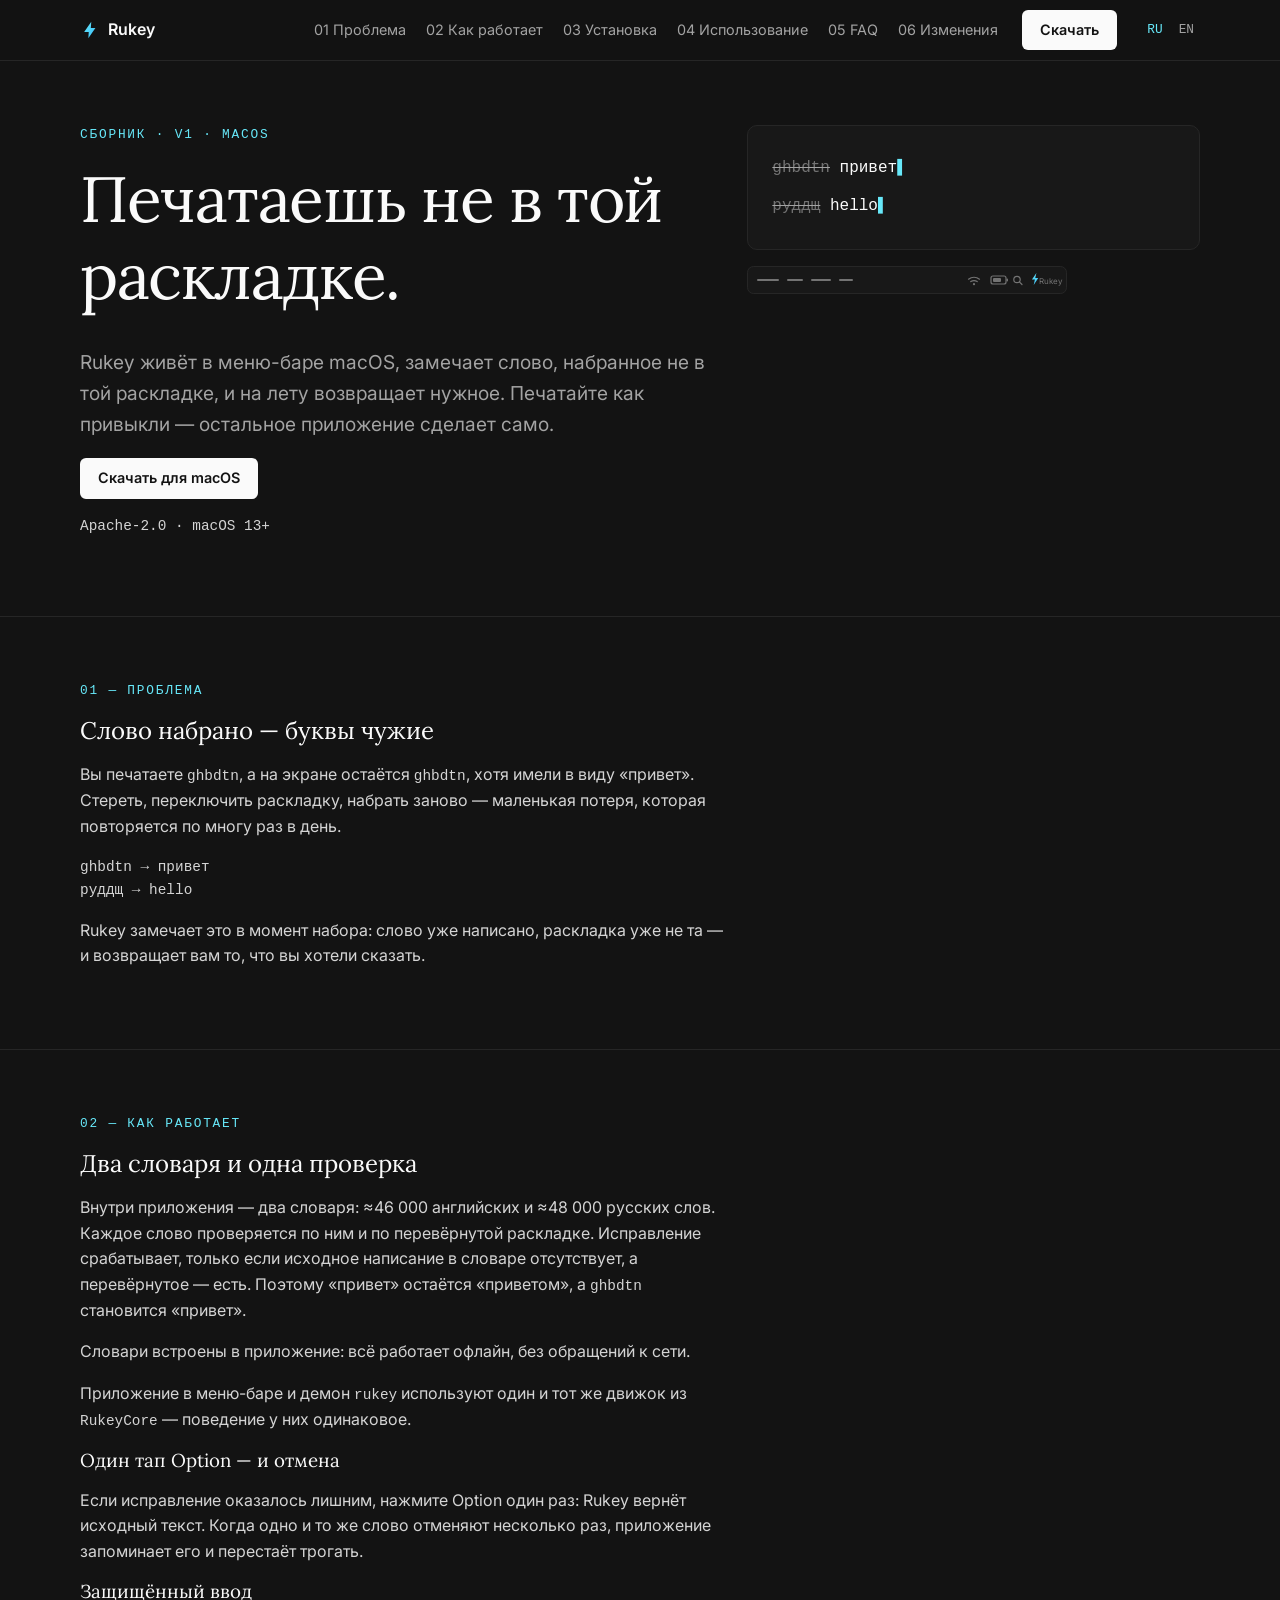
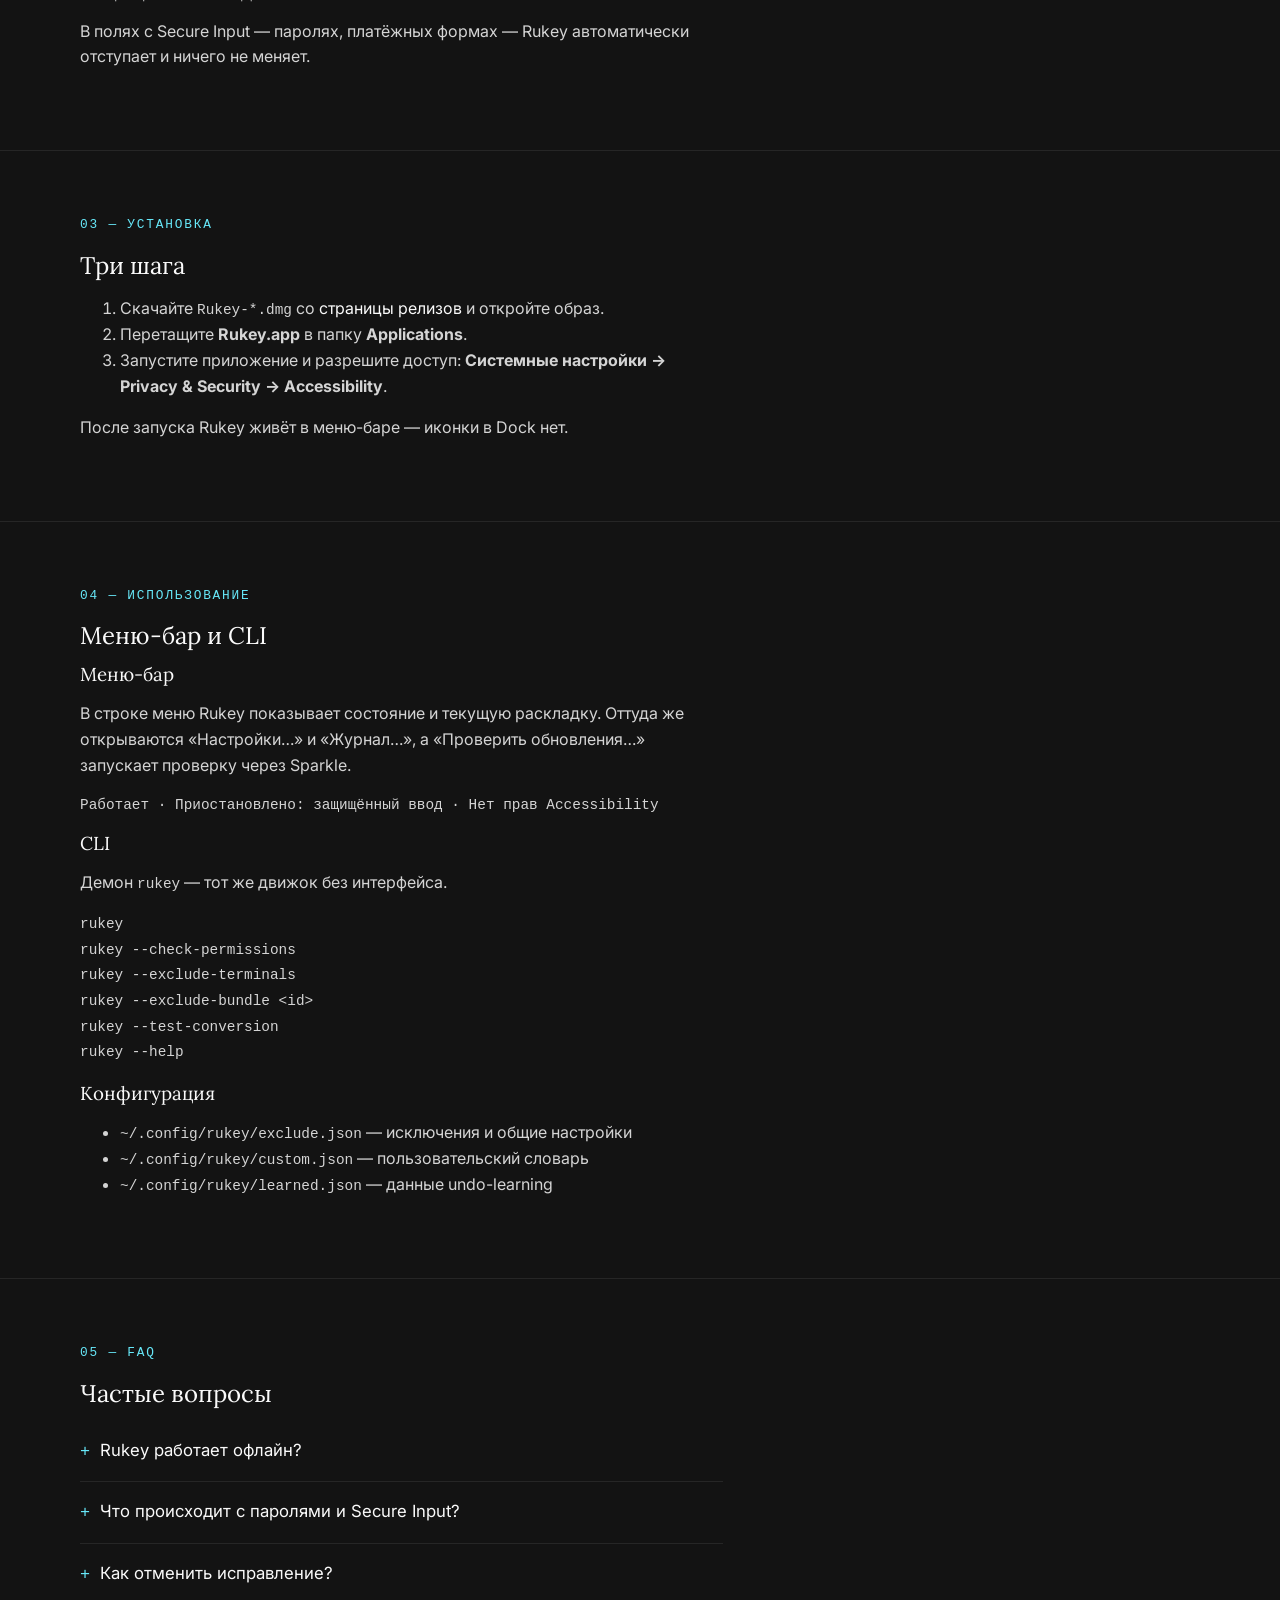
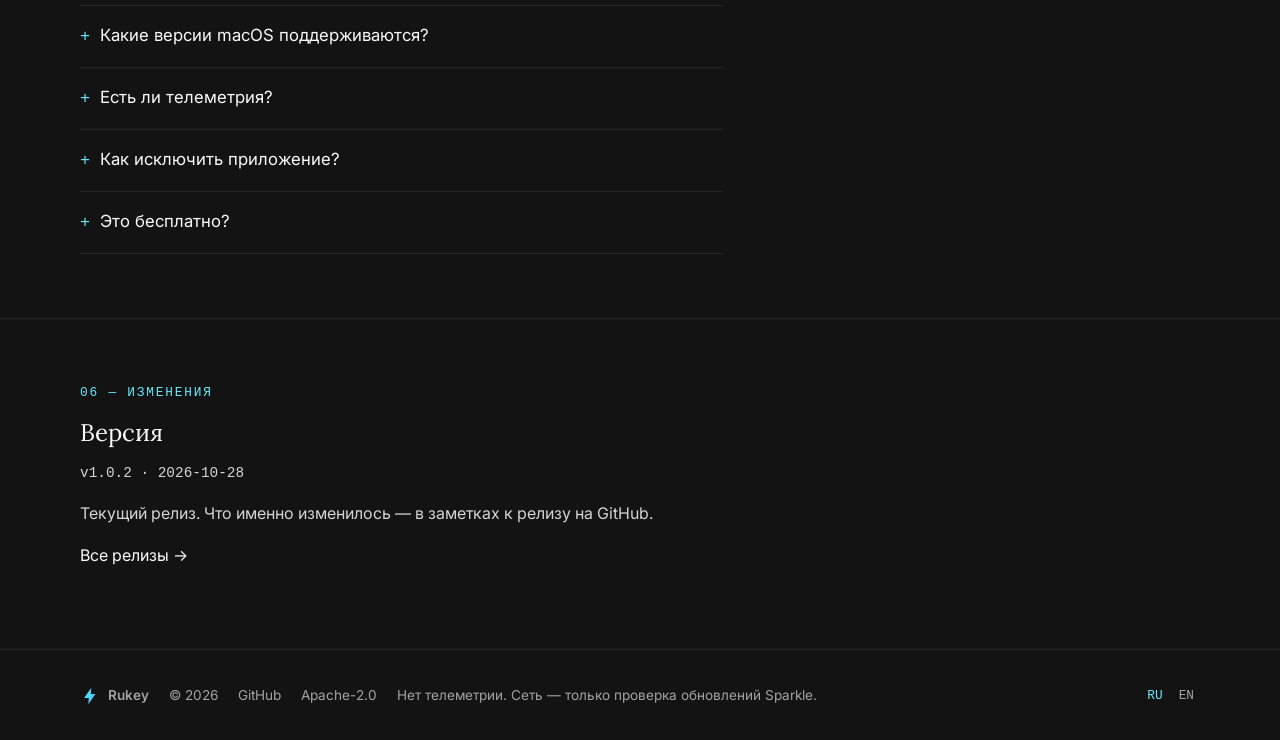
==== docs/index.html @ 4a2f5e45 "site: RU page" ====
<!DOCTYPE html>
<html lang="ru">
<head>
  <meta charset="utf-8">
  <meta name="viewport" content="width=device-width, initial-scale=1">
  <title>Rukey — печатаешь не в той раскладке?</title>
  <meta name="description" content="Rukey — приложение для macOS, которое на лету исправляет слова, набранные в неверной раскладке EN ↔ RU. Офлайн-словарь, без телеметрии.">
  <link rel="canonical" href="https://romafka28.github.io/rukey/">
  <link rel="icon" href="favicon.svg" type="image/svg+xml">
  <link rel="alternate" hreflang="ru" href="https://romafka28.github.io/rukey/">
  <link rel="alternate" hreflang="en" href="https://romafka28.github.io/rukey/en/">

  <meta property="og:type" content="website">
  <meta property="og:site_name" content="Rukey">
  <meta property="og:locale" content="ru_RU">
  <meta property="og:title" content="Rukey — печатаешь не в той раскладке?">
  <meta property="og:description" content="Rukey — приложение для macOS, которое на лету исправляет слова, набранные в неверной раскладке EN ↔ RU. Офлайн-словарь, без телеметрии.">
  <meta property="og:url" content="https://romafka28.github.io/rukey/">
  <meta property="og:image" content="https://romafka28.github.io/rukey/og-image.png">
  <meta name="twitter:card" content="summary_large_image">
  <meta name="twitter:title" content="Rukey — печатаешь не в той раскладке?">
  <meta name="twitter:description" content="Rukey — приложение для macOS, которое на лету исправляет слова, набранные в неверной раскладке EN ↔ RU. Офлайн-словарь, без телеметрии.">
  <meta name="twitter:image" content="https://romafka28.github.io/rukey/og-image.png">

  <link rel="preconnect" href="https://fonts.googleapis.com">
  <link rel="preconnect" href="https://fonts.gstatic.com" crossorigin>
  <link rel="stylesheet" href="https://fonts.googleapis.com/css2?family=Inter:wght@400;600&amp;family=Lora:ital,wght@0,400;0,500;1,400;1,500&amp;display=swap">
  <link rel="stylesheet" href="site.css">
</head>
<body>
  <header class="nav">
    <div class="container">
      <div class="nav-inner">
        <a class="nav-brand" href="index.html">
          <svg class="nav-mark" viewBox="0 0 24 24" aria-hidden="true">
            <defs>
              <linearGradient id="bolt-nav" x1="0" y1="0" x2="1" y2="1">
                <stop offset="0" stop-color="#67e8f9"/>
                <stop offset="1" stop-color="#38bdf8"/>
              </linearGradient>
            </defs>
            <path d="M13.5 2 5 14.5h5.5L10 22l8.5-12.5H13z" fill="url(#bolt-nav)"/>
          </svg>
          Rukey
        </a>
        <nav class="nav-links" aria-label="Разделы">
          <a href="#problem">01 Проблема</a>
          <a href="#how">02 Как работает</a>
          <a href="#install">03 Установка</a>
          <a href="#usage">04 Использование</a>
          <a href="#faq">05 FAQ</a>
          <a href="#changelog">06 Изменения</a>
        </nav>
        <a class="btn" href="https://github.com/RomaFka28/rukey/releases/latest">Скачать</a>
        <nav class="nav-lang" aria-label="Язык сайта">
          <a href="index.html" aria-current="true" lang="ru" hreflang="ru">RU</a>
          <a href="en/index.html" lang="en" hreflang="en">EN</a>
        </nav>
      </div>
    </div>
  </header>

  <main>
    <section class="section" id="top">
      <div class="container">
        <div class="grid">
          <div class="col-7">
            <span class="kicker">Сборник · V1 · macOS</span>
            <h1 class="display">Печатаешь не в той раскладке.</h1>
            <p class="lede">Rukey живёт в меню-баре macOS, замечает слово, набранное не в той раскладке, и на лету возвращает нужное. Печатайте как привыкли — остальное приложение сделает само.</p>
            <p><a class="btn" href="https://github.com/RomaFka28/rukey/releases/latest">Скачать для macOS</a></p>
            <p class="mono">Apache-2.0 · macOS 13+</p>
          </div>
          <div class="col-5">
            <div class="demo" aria-hidden="true">
              <div class="demo-line"><span class="demo-word is-struck">ghbdtn</span> <span class="demo-result">привет</span><span class="demo-caret">▌</span></div>
              <div class="demo-line"><span class="demo-word is-struck">руддщ</span> <span class="demo-result">hello</span><span class="demo-caret">▌</span></div>
            </div>
            <p>
              <svg width="320" height="28" viewBox="0 0 320 28" aria-hidden="true">
                <defs>
                  <linearGradient id="bolt-bar" x1="0" y1="0" x2="1" y2="1">
                    <stop offset="0" stop-color="#67e8f9"/>
                    <stop offset="1" stop-color="#38bdf8"/>
                  </linearGradient>
                </defs>
                <rect x=".5" y=".5" width="319" height="27" rx="6" fill="#181818" stroke="#262626"/>
                <g fill="#737373">
                  <rect x="10" y="13" width="22" height="2" rx="1"/>
                  <rect x="40" y="13" width="16" height="2" rx="1"/>
                  <rect x="64" y="13" width="20" height="2" rx="1"/>
                  <rect x="92" y="13" width="14" height="2" rx="1"/>
                </g>
                <g fill="none" stroke="#737373" stroke-width="1.2" stroke-linecap="round">
                  <path d="M221.5 13.2a9 9 0 0 1 11 0"/>
                  <path d="M223.8 15.6a6 6 0 0 1 6.4 0"/>
                  <rect x="244" y="10" width="15" height="8" rx="2"/>
                  <circle cx="270" cy="13.5" r="3.2"/>
                  <path d="M272.4 15.9l2.6 2.6"/>
                </g>
                <rect x="259.5" y="12.5" width="1.5" height="3" rx=".75" fill="#737373"/>
                <rect x="246" y="12" width="8" height="4" rx="1" fill="#737373"/>
                <circle cx="227" cy="18.2" r="1.1" fill="#737373"/>
                <g transform="translate(280.4 5.3) scale(0.06)">
                  <path d="M150 28L76 136h49l-20 92 76-116h-50z" fill="url(#bolt-bar)"/>
                </g>
                <text x="292" y="17.5" font-family="Inter, -apple-system, sans-serif" font-size="8" fill="#737373">Rukey</text>
              </svg>
            </p>
          </div>
        </div>
      </div>
    </section>

    <section class="section" id="problem">
      <div class="container">
        <div class="grid">
          <div class="col-7">
            <span class="kicker">01 — Проблема</span>
            <h2>Слово набрано — буквы чужие</h2>
            <p>Вы печатаете <code>ghbdtn</code>, а на экране остаётся <code>ghbdtn</code>, хотя имели в виду «привет». Стереть, переключить раскладку, набрать заново — маленькая потеря, которая повторяется по многу раз в день.</p>
            <p class="mono">ghbdtn → привет<br>руддщ → hello</p>
            <p>Rukey замечает это в момент набора: слово уже написано, раскладка уже не та — и возвращает вам то, что вы хотели сказать.</p>
          </div>
        </div>
      </div>
    </section>

    <section class="section" id="how">
      <div class="container">
        <div class="grid">
          <div class="col-7">
            <span class="kicker">02 — Как работает</span>
            <h2>Два словаря и одна проверка</h2>
            <p>Внутри приложения — два словаря: ≈46 000 английских и ≈48 000 русских слов. Каждое слово проверяется по ним и по перевёрнутой раскладке. Исправление срабатывает, только если исходное написание в словаре отсутствует, а перевёрнутое — есть. Поэтому «привет» остаётся «приветом», а <code>ghbdtn</code> становится «привет».</p>
            <p>Словари встроены в приложение: всё работает офлайн, без обращений к сети.</p>
            <p>Приложение в меню-баре и демон <code>rukey</code> используют один и тот же движок из <code>RukeyCore</code> — поведение у них одинаковое.</p>
            <h3>Один тап Option — и отмена</h3>
            <p>Если исправление оказалось лишним, нажмите Option один раз: Rukey вернёт исходный текст. Когда одно и то же слово отменяют несколько раз, приложение запоминает его и перестаёт трогать.</p>
            <h3>Защищённый ввод</h3>
            <p>В полях с Secure Input — паролях, платёжных формах — Rukey автоматически отступает и ничего не меняет.</p>
          </div>
        </div>
      </div>
    </section>

    <section class="section" id="install">
      <div class="container">
        <div class="grid">
          <div class="col-7">
            <span class="kicker">03 — Установка</span>
            <h2>Три шага</h2>
            <ol>
              <li>Скачайте <code>Rukey-*.dmg</code> со <a href="https://github.com/RomaFka28/rukey/releases/latest">страницы релизов</a> и откройте образ.</li>
              <li>Перетащите <strong>Rukey.app</strong> в папку <strong>Applications</strong>.</li>
              <li>Запустите приложение и разрешите доступ: <strong>Системные настройки → Privacy &amp; Security → Accessibility</strong>.</li>
            </ol>
            <p>После запуска Rukey живёт в меню-баре — иконки в Dock нет.</p>
          </div>
        </div>
      </div>
    </section>

    <section class="section" id="usage">
      <div class="container">
        <div class="grid">
          <div class="col-7">
            <span class="kicker">04 — Использование</span>
            <h2>Меню-бар и CLI</h2>
            <h3>Меню-бар</h3>
            <p>В строке меню Rukey показывает состояние и текущую раскладку. Оттуда же открываются «Настройки…» и «Журнал…», а «Проверить обновления…» запускает проверку через Sparkle.</p>
            <p class="mono">Работает · Приостановлено: защищённый ввод · Нет прав Accessibility</p>
            <h3>CLI</h3>
            <p>Демон <code>rukey</code> — тот же движок без интерфейса.</p>
            <pre><code>rukey
rukey --check-permissions
rukey --exclude-terminals
rukey --exclude-bundle &lt;id&gt;
rukey --test-conversion
rukey --help</code></pre>
            <h3>Конфигурация</h3>
            <ul>
              <li><code>~/.config/rukey/exclude.json</code> — исключения и общие настройки</li>
              <li><code>~/.config/rukey/custom.json</code> — пользовательский словарь</li>
              <li><code>~/.config/rukey/learned.json</code> — данные undo-learning</li>
            </ul>
          </div>
        </div>
      </div>
    </section>

    <section class="section" id="faq">
      <div class="container">
        <div class="grid">
          <div class="col-7 faq">
            <span class="kicker">05 — FAQ</span>
            <h2>Частые вопросы</h2>
            <details>
              <summary>Rukey работает офлайн?</summary>
              <p>Да. Оба словаря встроены в приложение, и вся обработка идёт на вашем Mac. Интернет нужен только для проверки обновлений.</p>
            </details>
            <details>
              <summary>Что происходит с паролями и Secure Input?</summary>
              <p>В полях с защищённым вводом Rukey отступает автоматически: macOS сообщает о Secure Input, и приложение не вмешивается в набор.</p>
            </details>
            <details>
              <summary>Как отменить исправление?</summary>
              <p>Нажмите Option один раз — Rukey вернёт исходный текст. Если отменять одно и то же слово несколько раз, приложение запомнит его и перестанет исправлять.</p>
            </details>
            <details>
              <summary>Какие версии macOS поддерживаются?</summary>
              <p>macOS 13 (Ventura) и новее.</p>
            </details>
            <details>
              <summary>Есть ли телеметрия?</summary>
              <p>Нет. Rukey не собирает аналитику и не отправляет данные — сеть используется только для проверки и загрузки обновлений через Sparkle.</p>
            </details>
            <details>
              <summary>Как исключить приложение?</summary>
              <p>Добавьте его bundle ID в <code>~/.config/rukey/exclude.json</code> — например, <code>{"excludeBundleIDs": ["com.apple.Terminal"]}</code>. Терминалы можно исключить разом флагом <code>--exclude-terminals</code>, отдельное приложение — флагом <code>--exclude-bundle &lt;id&gt;</code>. Подробнее — в <a href="https://github.com/RomaFka28/rukey#configuration">README</a>.</p>
            </details>
            <details>
              <summary>Это бесплатно?</summary>
              <p>Да. Rukey распространяется на условиях Apache-2.0, исходный код открыт <a href="https://github.com/RomaFka28/rukey">на GitHub</a>.</p>
            </details>
          </div>
        </div>
      </div>
    </section>

    <section class="section" id="changelog">
      <div class="container">
        <div class="grid">
          <div class="col-7">
            <span class="kicker">06 — Изменения</span>
            <h2>Версия</h2>
            <p class="mono">v1.0.2 · 2026-10-28</p>
            <p>Текущий релиз. Что именно изменилось — в заметках к релизу на GitHub.</p>
            <p><a href="https://github.com/RomaFka28/rukey/releases">Все релизы →</a></p>
          </div>
        </div>
      </div>
    </section>
  </main>

  <footer class="footer">
    <div class="container">
      <div class="footer-inner">
        <a class="nav-brand" href="index.html">
          <svg class="nav-mark" viewBox="0 0 24 24" aria-hidden="true">
            <defs>
              <linearGradient id="bolt-footer" x1="0" y1="0" x2="1" y2="1">
                <stop offset="0" stop-color="#67e8f9"/>
                <stop offset="1" stop-color="#38bdf8"/>
              </linearGradient>
            </defs>
            <path d="M13.5 2 5 14.5h5.5L10 22l8.5-12.5H13z" fill="url(#bolt-footer)"/>
          </svg>
          Rukey
        </a>
        <span>© 2026</span>
        <a href="https://github.com/RomaFka28/rukey">GitHub</a>
        <a href="https://github.com/RomaFka28/rukey/blob/main/LICENSE">Apache-2.0</a>
        <span>Нет телеметрии. Сеть — только проверка обновлений Sparkle.</span>
        <div class="nav-lang">
          <a href="index.html" aria-current="true" lang="ru" hreflang="ru">RU</a>
          <a href="en/index.html" lang="en" hreflang="en">EN</a>
        </div>
      </div>
    </div>
  </footer>
</body>
</html>
---- docs/site.css ----
/* Rukey site — design system + component hooks.
   Palette, type and grid pinned by docs/superpowers/specs/2026-11-04-rukey-site-design.md.
   Layout and components only; task 2–4 pages add no page-specific CSS. */

:root {
  --bg: #131313;
  --panel: #181818;
  --border: #262626;
  --text: #fafafa;
  --body: #d4d4d4;
  --muted: #a3a3a3;
  --faint: #737373;
  --accent: #67e8f9;
  --gradient: linear-gradient(135deg, #67e8f9, #38bdf8); /* only inside the logo bolt — never for text or backgrounds */
  --font-serif: "Lora", Georgia, serif;
  --font-sans: "Inter", -apple-system, "Segoe UI", sans-serif;
  --font-mono: ui-monospace, Menlo, monospace;
}

html {
  scroll-behavior: smooth;
  -webkit-text-size-adjust: 100%;
}

body {
  margin: 0;
  background: var(--bg);
  color: var(--body);
  font-family: var(--font-sans);
  font-size: 16px;
  line-height: 1.6;
  -webkit-font-smoothing: antialiased;
}

h1, h2, h3 {
  color: var(--text);
  font-family: var(--font-serif);
  font-weight: 400;
  line-height: 1.2;
  margin: 0 0 .5em;
}

.display {
  font-family: var(--font-serif);
  font-weight: 400;
  font-size: clamp(2.4rem, 6vw, 4rem);
  letter-spacing: -0.02em;
}

a {
  color: var(--text);
  text-decoration: none;
}

a:hover {
  text-decoration: underline;
  text-underline-offset: 3px;
}

code, .mono {
  font-family: var(--font-mono);
  font-size: .9em;
}

:focus-visible {
  outline: 2px solid var(--accent);
  outline-offset: 2px;
}

/* Layout ----------------------------------------------------------------- */

.container {
  max-width: 1120px;
  margin: 0 auto;
  padding: 0 24px;
}

.grid {
  display: grid;
  grid-template-columns: repeat(12, 1fr);
  gap: 24px;
}

.col-7 { grid-column: span 7; }
.col-5 { grid-column: span 5; }

.section {
  padding: 64px 0;
  border-bottom: 1px solid var(--border);
}

.section:last-of-type,
.section.no-border {
  border-bottom: 0;
}

.kicker {
  display: block;
  color: var(--accent);
  font-family: var(--font-mono);
  font-size: .8rem;
  text-transform: uppercase;
  letter-spacing: .14em;
  margin-bottom: 16px;
}

.lede {
  font-size: 1.2rem;
  color: var(--muted);
  max-width: 44rem;
}

/* Nav -------------------------------------------------------------------- */

.nav {
  position: sticky;
  top: 0;
  z-index: 10;
  background: rgba(19, 19, 19, .92);
  border-bottom: 1px solid var(--border);
  backdrop-filter: blur(8px);
}

.nav-inner {
  display: flex;
  align-items: center;
  gap: 24px;
  min-height: 60px;
}

.nav-brand {
  display: flex;
  align-items: center;
  gap: 8px;
  color: var(--text);
  font-weight: 600;
}

.nav-mark {
  width: 20px;
  height: 20px;
  flex: none;
}

.nav-links {
  display: flex;
  gap: 20px;
  margin-left: auto;
  color: var(--muted);
  font-size: .9rem;
}

.nav-links a {
  color: var(--muted);
}

.nav-links a:hover {
  color: var(--text);
  text-decoration: none;
}

.nav-lang {
  display: flex;
  gap: 4px;
  font-family: var(--font-mono);
  font-size: .8rem;
}

.nav-lang a {
  color: var(--muted);
  padding: 4px 6px;
}

.nav-lang a:hover {
  color: var(--text);
  text-decoration: none;
}

.nav-lang a[aria-current="true"],
.nav-lang .is-active {
  color: var(--accent);
}

/* Buttons ---------------------------------------------------------------- */

.btn {
  display: inline-block;
  padding: 10px 18px;
  border-radius: 6px;
  background: var(--text);
  color: var(--bg);
  font-family: var(--font-sans);
  font-size: .9rem;
  font-weight: 600;
  line-height: 1.4;
  transition: opacity 150ms ease;
}

.btn:hover {
  opacity: .85;
  text-decoration: none;
}

.btn-ghost {
  display: inline-block;
  padding: 9px 17px;
  border: 1px solid var(--border);
  border-radius: 6px;
  color: var(--text);
  font-family: var(--font-sans);
  font-size: .9rem;
  font-weight: 600;
  line-height: 1.4;
  transition: border-color 150ms ease;
}

.btn-ghost:hover {
  border-color: var(--muted);
  text-decoration: none;
}

/* Demo block (task 4) ---------------------------------------------------- */

.demo {
  background: var(--panel);
  border: 1px solid var(--border);
  border-radius: 10px;
  padding: 24px;
  font-family: var(--font-mono);
  font-size: 1rem;
}

.demo-line {
  display: block;
  padding: 6px 0;
  white-space: pre;
  overflow: hidden;
}

.demo-word {
  color: var(--muted);
}

.demo-word.is-struck {
  color: var(--faint);
  text-decoration: line-through;
  text-decoration-color: var(--muted);
}

.demo-word.is-fixed,
.demo-result {
  color: var(--text);
}

.demo-caret {
  display: inline-block;
  width: 1ch;
  color: var(--accent);
  animation: caret 1s steps(1) infinite;
}

@keyframes caret {
  50% { opacity: 0; }
}

/* FAQ -------------------------------------------------------------------- */

.faq details {
  border-bottom: 1px solid var(--border);
}

.faq summary {
  cursor: pointer;
  list-style: none;
  padding: 16px 0;
  color: var(--text);
  font-size: 1.05rem;
}

.faq summary::-webkit-details-marker {
  display: none;
}

.faq summary::before {
  content: "+";
  display: inline-block;
  width: 1.2em;
  color: var(--accent);
  font-family: var(--font-mono);
}

.faq details[open] summary::before {
  content: "–";
}

.faq details p {
  margin: 0 0 16px;
  padding-left: 1.2em;
  color: var(--muted);
}

/* Footer ----------------------------------------------------------------- */

.footer {
  border-top: 1px solid var(--border);
  padding: 32px 0 48px;
  color: var(--muted);
  font-size: .85rem;
}

.footer-inner {
  display: flex;
  flex-wrap: wrap;
  align-items: center;
  gap: 20px;
}

.footer a {
  color: var(--muted);
}

.footer a:hover {
  color: var(--text);
}

.footer .nav-lang {
  margin-left: auto;
}

/* Reduced motion --------------------------------------------------------- */

@media (prefers-reduced-motion: reduce) {
  html {
    scroll-behavior: auto;
  }

  .demo-caret,
  .btn,
  .btn-ghost,
  .btn-ghost:hover {
    animation: none;
    transition: none;
  }

  /* Task 4 demo: with reduced motion, show the final state statically —
     no typing loop. site.js must also check this media query. */
  .demo-word.is-struck {
    display: none;
  }

  .demo-word {
    animation: none !important;
  }
}

/* Breakpoints ------------------------------------------------------------ */

@media (max-width: 860px) {
  .col-7,
  .col-5 {
    grid-column: 1 / -1;
  }

  .grid {
    grid-template-columns: 1fr;
    gap: 32px;
  }

  .section {
    padding: 48px 0;
  }

  /* Keep primary nav reachable on phones: scrollable one-liner, no scrollbar. */
  .nav-links {
    display: flex;
    overflow-x: auto;
    gap: 14px;
    scrollbar-width: none;
    max-width: 100%;
  }

  .nav-links::-webkit-scrollbar {
    display: none;
  }
}

@media (max-width: 560px) {
  .section {
    padding: 40px 0;
  }

  .footer-inner {
    flex-direction: column;
    align-items: flex-start;
  }

  .footer .nav-lang {
    margin-left: 0;
  }
}
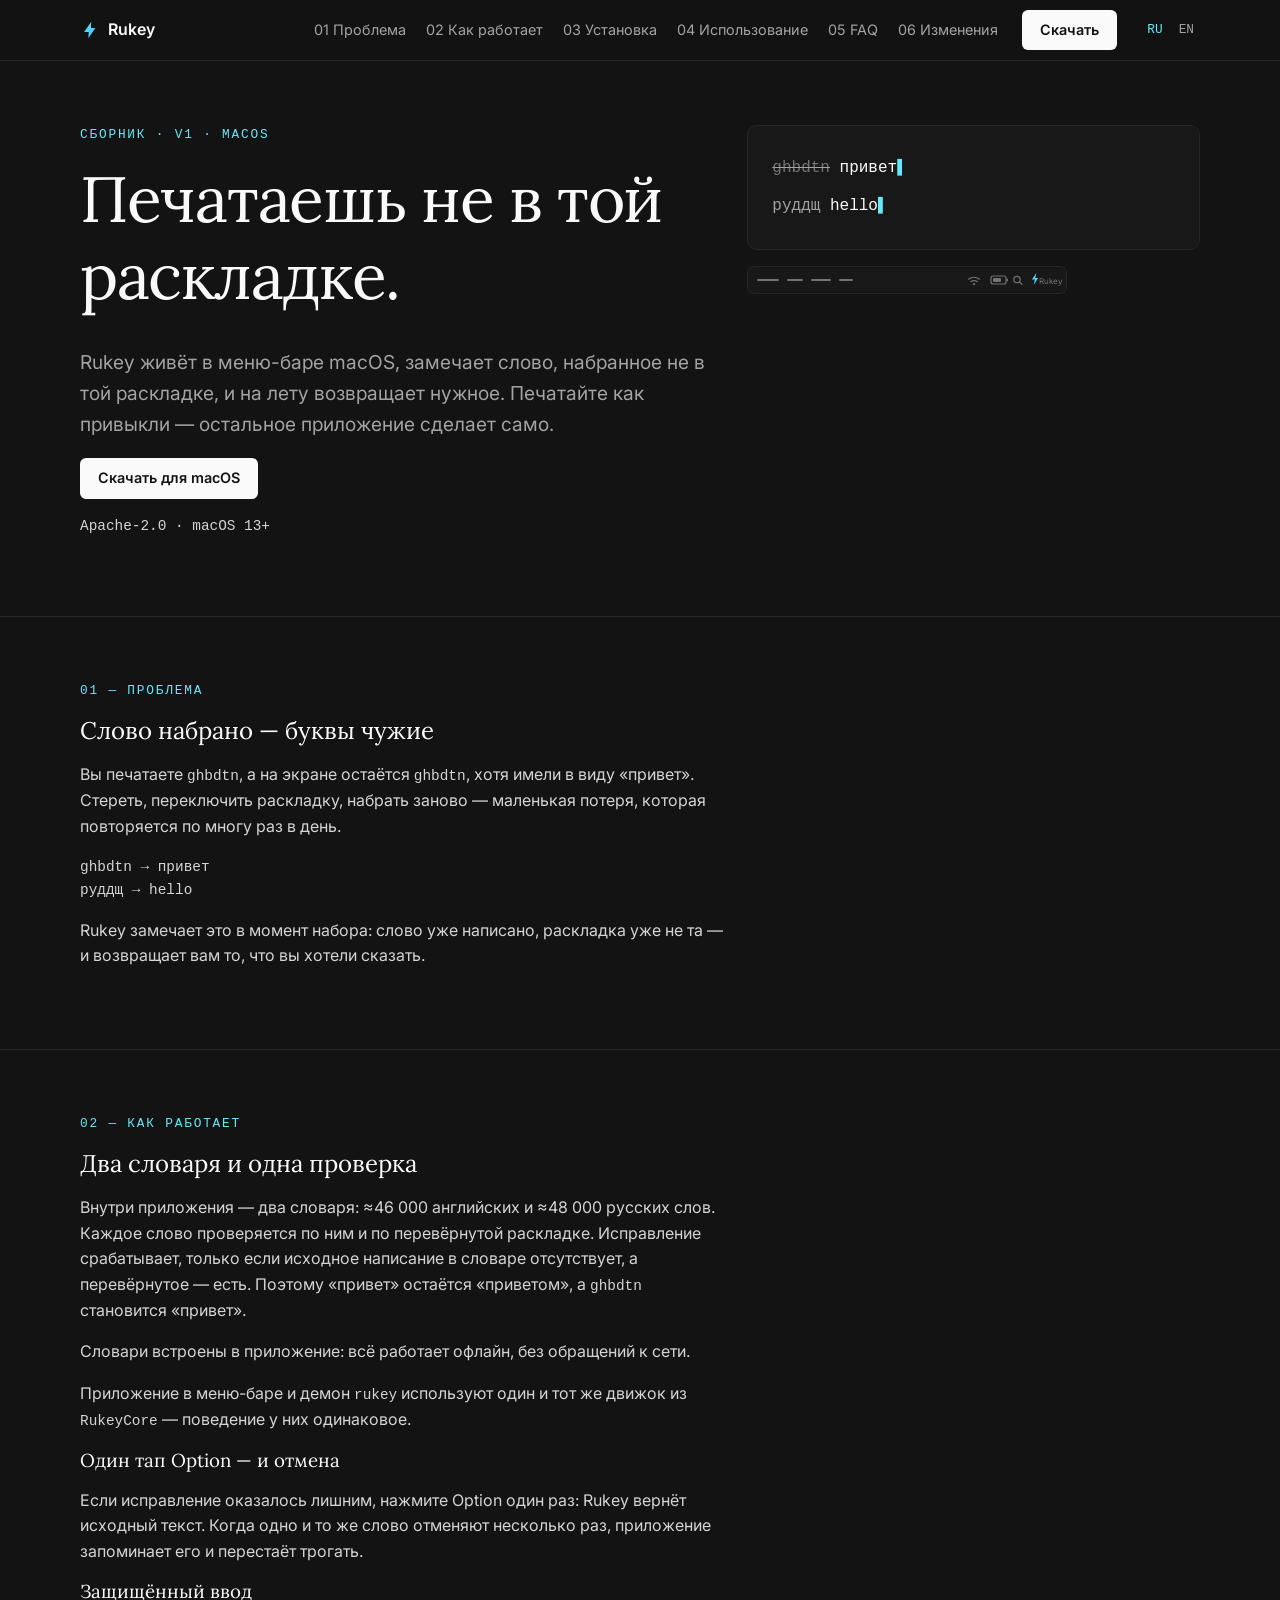
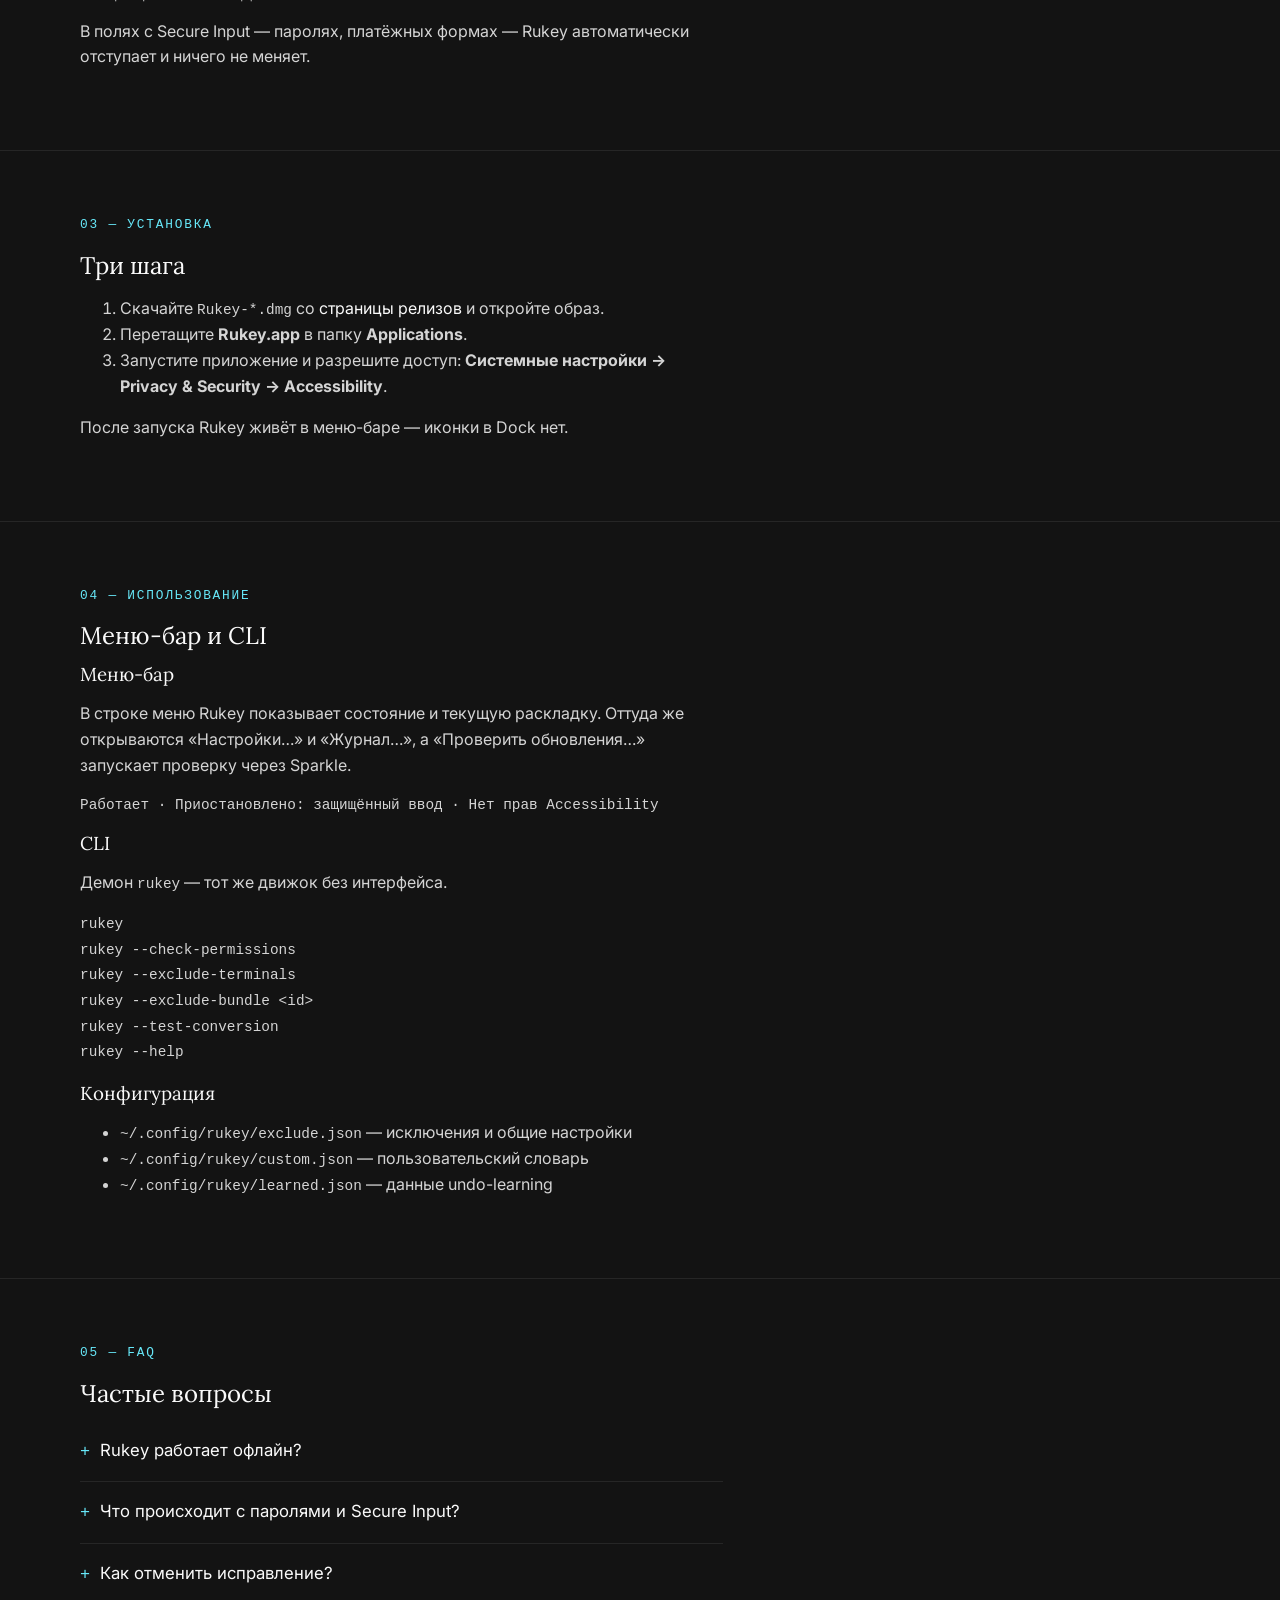
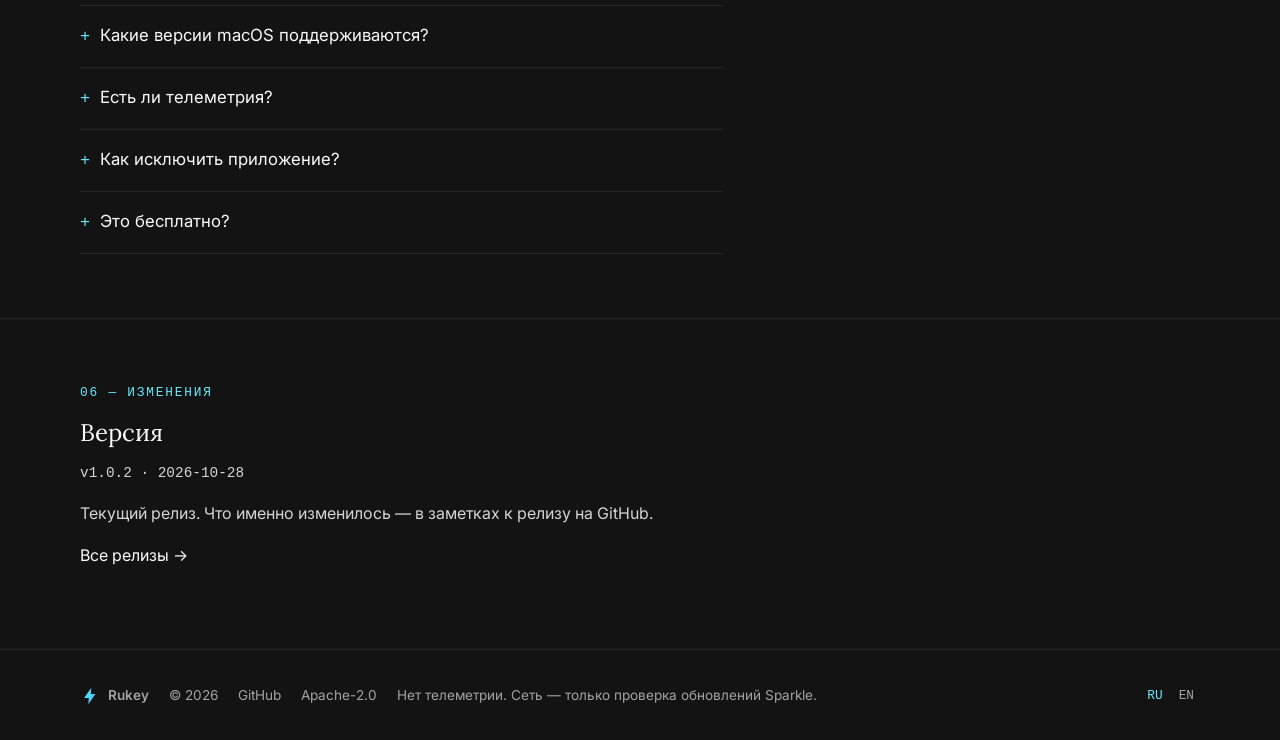
==== commit 6847bb1a: "site: hero demo — progressive enhancement, reduced-motion safe" ====
--- a/docs/index.html
+++ b/docs/index.html
@@ -269,5 +269,6 @@
       </div>
     </div>
   </footer>
+<script src="site.js" defer></script>
 </body>
 </html>
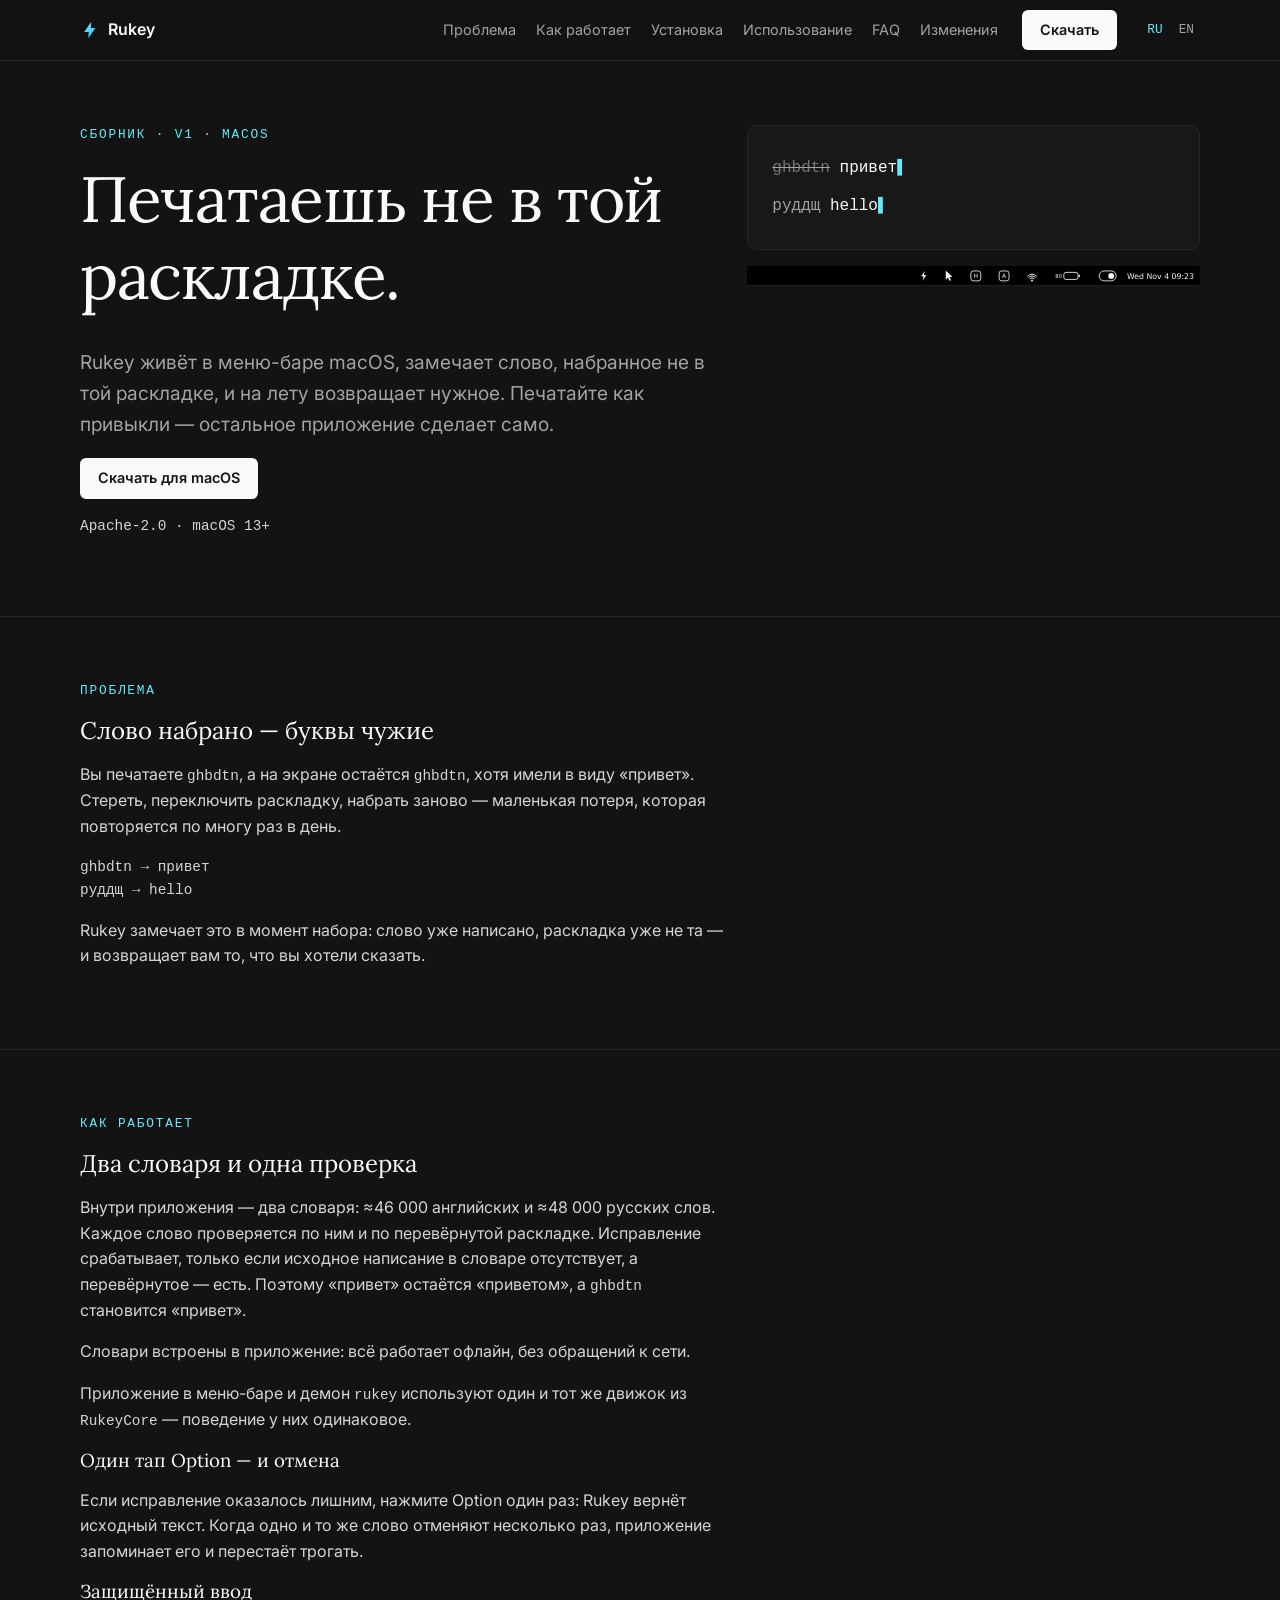
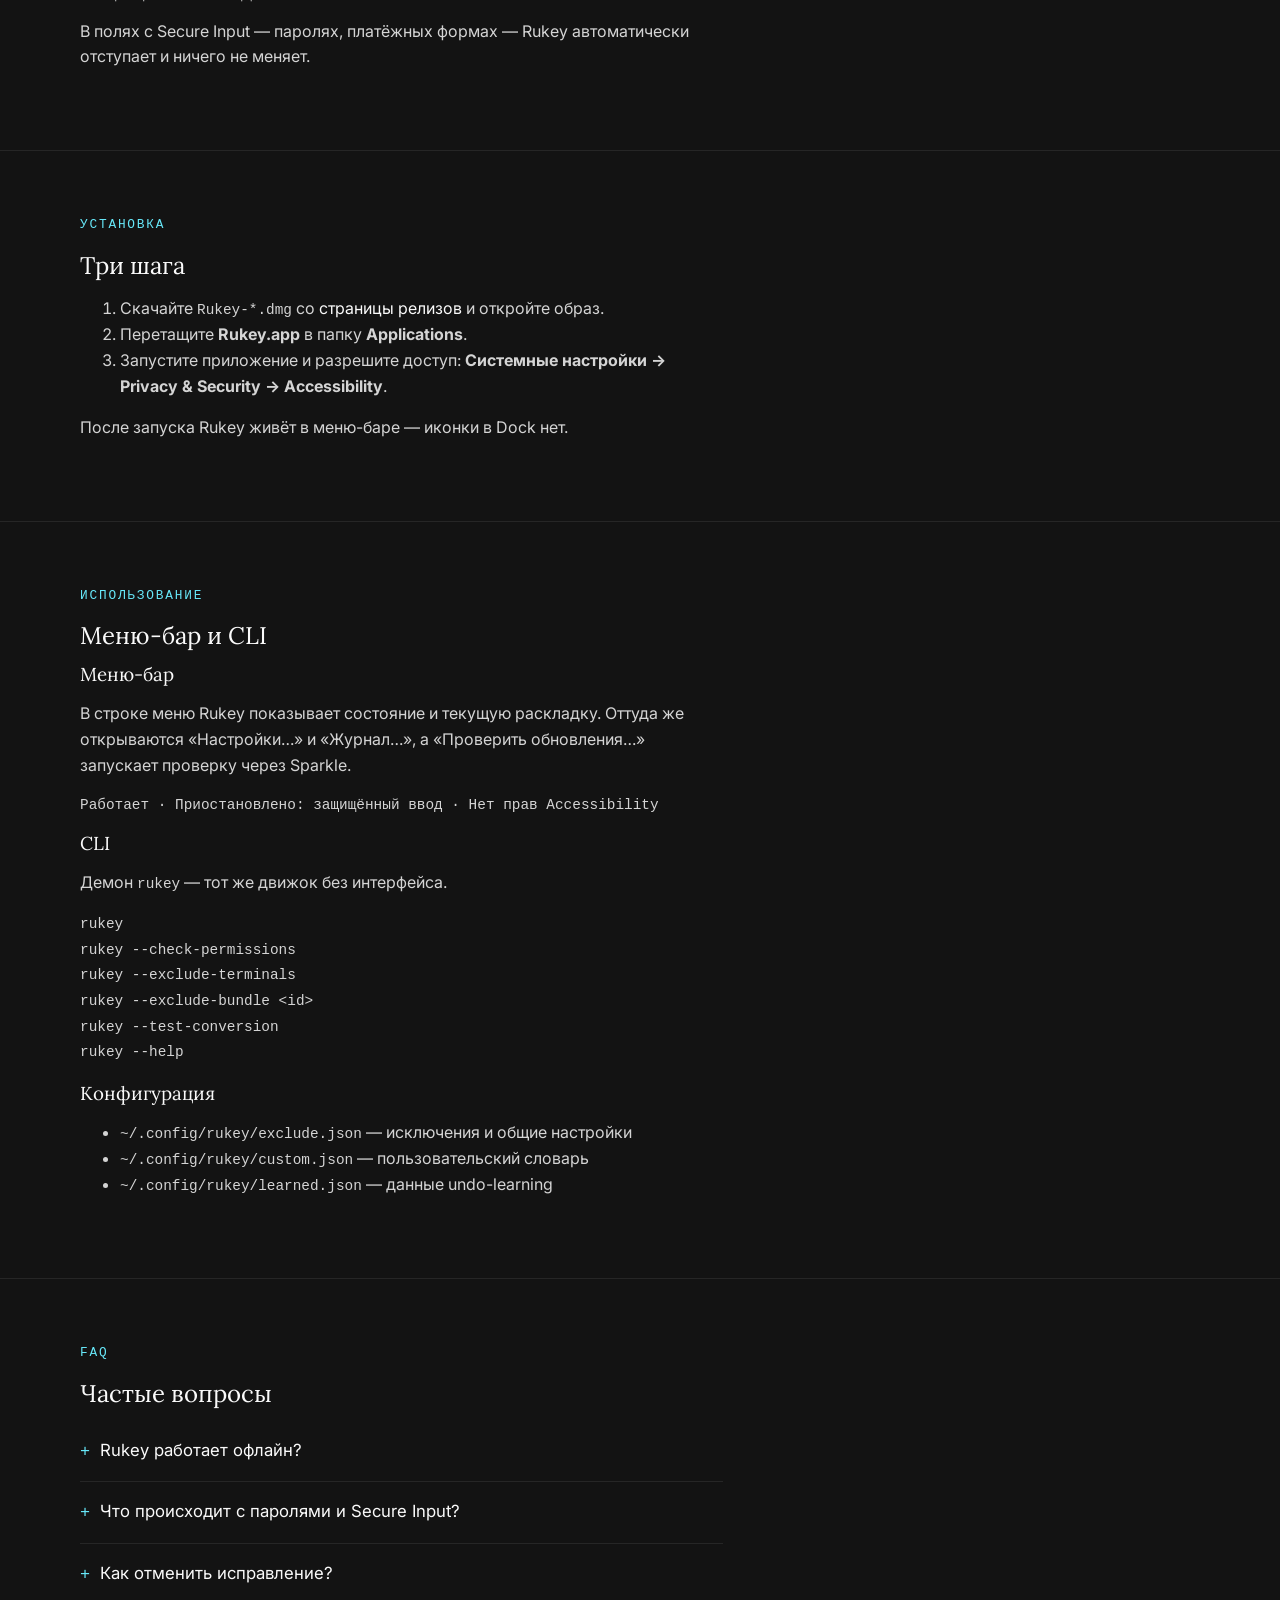
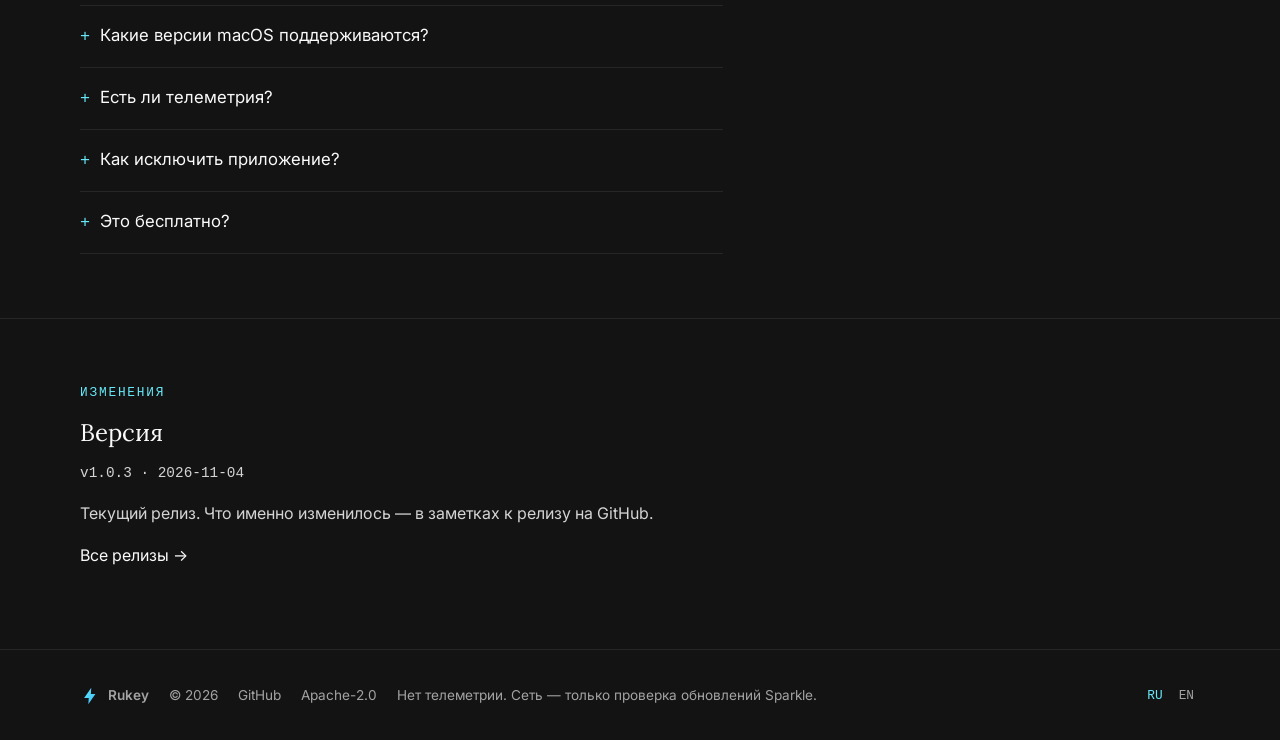
==== commit fee85a06: "site: changelog version from GitHub Releases API (static fallback); menu-bar artwork, v1.0.3; gitign" ====
--- a/docs/index.html
+++ b/docs/index.html
@@ -44,12 +44,12 @@
           Rukey
         </a>
         <nav class="nav-links" aria-label="Разделы">
-          <a href="#problem">01 Проблема</a>
-          <a href="#how">02 Как работает</a>
-          <a href="#install">03 Установка</a>
-          <a href="#usage">04 Использование</a>
-          <a href="#faq">05 FAQ</a>
-          <a href="#changelog">06 Изменения</a>
+          <a href="#problem">Проблема</a>
+          <a href="#how">Как работает</a>
+          <a href="#install">Установка</a>
+          <a href="#usage">Использование</a>
+          <a href="#faq">FAQ</a>
+          <a href="#changelog">Изменения</a>
         </nav>
         <a class="btn" href="https://github.com/RomaFka28/rukey/releases/latest">Скачать</a>
         <nav class="nav-lang" aria-label="Язык сайта">
@@ -77,34 +77,27 @@
               <div class="demo-line"><span class="demo-word is-struck">руддщ</span> <span class="demo-result">hello</span><span class="demo-caret">▌</span></div>
             </div>
             <p>
-              <svg width="320" height="28" viewBox="0 0 320 28" aria-hidden="true">
-                <defs>
-                  <linearGradient id="bolt-bar" x1="0" y1="0" x2="1" y2="1">
-                    <stop offset="0" stop-color="#67e8f9"/>
-                    <stop offset="1" stop-color="#38bdf8"/>
-                  </linearGradient>
-                </defs>
-                <rect x=".5" y=".5" width="319" height="27" rx="6" fill="#181818" stroke="#262626"/>
-                <g fill="#737373">
-                  <rect x="10" y="13" width="22" height="2" rx="1"/>
-                  <rect x="40" y="13" width="16" height="2" rx="1"/>
-                  <rect x="64" y="13" width="20" height="2" rx="1"/>
-                  <rect x="92" y="13" width="14" height="2" rx="1"/>
+              <svg viewBox="0 0 640 28" width="100%" display="block" aria-hidden="true">
+                <rect width="640" height="28" fill="#000"/>
+                <path transform="translate(240.88 5.04) scale(.07)" d="M150 28L76 136h49l-20 92 76-116h-50z" fill="#f5f5f7"/>
+                <path transform="translate(281 6.5)" d="M0 0v13l3.2-3.1 2.1 4.6 2.2-1-2.1-4.4h4.1z" fill="#f5f5f7"/>
+                <rect x="316.5" y="7" width="14" height="14" rx="3.5" fill="none" stroke="#f5f5f7" stroke-width="1.2"/>
+                <text x="323.5" y="17.2" text-anchor="middle" font-family="-apple-system, system-ui, sans-serif" font-size="8.5" fill="#f5f5f7">H</text>
+                <rect x="356.5" y="7" width="14" height="14" rx="3.5" fill="none" stroke="#f5f5f7" stroke-width="1.2"/>
+                <text x="363.5" y="17.2" text-anchor="middle" font-family="-apple-system, system-ui, sans-serif" font-size="8.5" fill="#f5f5f7">A</text>
+                <g fill="none" stroke="#f5f5f7" stroke-width="1.3" stroke-linecap="round">
+                  <path d="M400.2 17.7a4 4 0 0 1 5.6 0"/>
+                  <path d="M398.4 15.9a6.5 6.5 0 0 1 9.2 0"/>
+                  <path d="M396.6 14.1a9 9 0 0 1 12.8 0"/>
                 </g>
-                <g fill="none" stroke="#737373" stroke-width="1.2" stroke-linecap="round">
-                  <path d="M221.5 13.2a9 9 0 0 1 11 0"/>
-                  <path d="M223.8 15.6a6 6 0 0 1 6.4 0"/>
-                  <rect x="244" y="10" width="15" height="8" rx="2"/>
-                  <circle cx="270" cy="13.5" r="3.2"/>
-                  <path d="M272.4 15.9l2.6 2.6"/>
-                </g>
-                <rect x="259.5" y="12.5" width="1.5" height="3" rx=".75" fill="#737373"/>
-                <rect x="246" y="12" width="8" height="4" rx="1" fill="#737373"/>
-                <circle cx="227" cy="18.2" r="1.1" fill="#737373"/>
-                <g transform="translate(280.4 5.3) scale(0.06)">
-                  <path d="M150 28L76 136h49l-20 92 76-116h-50z" fill="url(#bolt-bar)"/>
-                </g>
-                <text x="292" y="17.5" font-family="Inter, -apple-system, sans-serif" font-size="8" fill="#737373">Rukey</text>
+                <circle cx="403" cy="20.5" r="1.4" fill="#f5f5f7"/>
+                <text x="436" y="17.4" font-family="-apple-system, system-ui, sans-serif" font-size="7.5" fill="#f5f5f7">80</text>
+                <rect x="448" y="9" width="20" height="10" rx="3" fill="none" stroke="#f5f5f7" stroke-width="1.2"/>
+                <rect x="468.8" y="12" width="1.8" height="4" rx=".9" fill="#f5f5f7"/>
+                <rect x="498" y="7" width="24" height="14" rx="7" fill="none" stroke="#f5f5f7" stroke-width="1.2"/>
+                <circle cx="515" cy="14" r="4.2" fill="#f5f5f7"/>
+                <text x="632" y="18" text-anchor="end" font-family="-apple-system, system-ui, sans-serif" font-size="11" fill="#f5f5f7">Wed Nov 4 09:23</text>
+                <line x1="0" y1="27.5" x2="640" y2="27.5" stroke="#2c2c2e"/>
               </svg>
             </p>
           </div>
@@ -116,7 +109,7 @@
       <div class="container">
         <div class="grid">
           <div class="col-7">
-            <span class="kicker">01 — Проблема</span>
+            <span class="kicker">ПРОБЛЕМА</span>
             <h2>Слово набрано — буквы чужие</h2>
             <p>Вы печатаете <code>ghbdtn</code>, а на экране остаётся <code>ghbdtn</code>, хотя имели в виду «привет». Стереть, переключить раскладку, набрать заново — маленькая потеря, которая повторяется по многу раз в день.</p>
             <p class="mono">ghbdtn → привет<br>руддщ → hello</p>
@@ -130,7 +123,7 @@
       <div class="container">
         <div class="grid">
           <div class="col-7">
-            <span class="kicker">02 — Как работает</span>
+            <span class="kicker">КАК РАБОТАЕТ</span>
             <h2>Два словаря и одна проверка</h2>
             <p>Внутри приложения — два словаря: ≈46 000 английских и ≈48 000 русских слов. Каждое слово проверяется по ним и по перевёрнутой раскладке. Исправление срабатывает, только если исходное написание в словаре отсутствует, а перевёрнутое — есть. Поэтому «привет» остаётся «приветом», а <code>ghbdtn</code> становится «привет».</p>
             <p>Словари встроены в приложение: всё работает офлайн, без обращений к сети.</p>
@@ -148,7 +141,7 @@
       <div class="container">
         <div class="grid">
           <div class="col-7">
-            <span class="kicker">03 — Установка</span>
+            <span class="kicker">УСТАНОВКА</span>
             <h2>Три шага</h2>
             <ol>
               <li>Скачайте <code>Rukey-*.dmg</code> со <a href="https://github.com/RomaFka28/rukey/releases/latest">страницы релизов</a> и откройте образ.</li>
@@ -165,7 +158,7 @@
       <div class="container">
         <div class="grid">
           <div class="col-7">
-            <span class="kicker">04 — Использование</span>
+            <span class="kicker">ИСПОЛЬЗОВАНИЕ</span>
             <h2>Меню-бар и CLI</h2>
             <h3>Меню-бар</h3>
             <p>В строке меню Rukey показывает состояние и текущую раскладку. Оттуда же открываются «Настройки…» и «Журнал…», а «Проверить обновления…» запускает проверку через Sparkle.</p>
@@ -193,7 +186,7 @@
       <div class="container">
         <div class="grid">
           <div class="col-7 faq">
-            <span class="kicker">05 — FAQ</span>
+            <span class="kicker">FAQ</span>
             <h2>Частые вопросы</h2>
             <details>
               <summary>Rukey работает офлайн?</summary>
@@ -232,9 +225,9 @@
       <div class="container">
         <div class="grid">
           <div class="col-7">
-            <span class="kicker">06 — Изменения</span>
+            <span class="kicker">ИЗМЕНЕНИЯ</span>
             <h2>Версия</h2>
-            <p class="mono">v1.0.2 · 2026-10-28</p>
+            <p class="mono" id="release">v1.0.3 · 2026-11-04</p>
             <p>Текущий релиз. Что именно изменилось — в заметках к релизу на GitHub.</p>
             <p><a href="https://github.com/RomaFka28/rukey/releases">Все релизы →</a></p>
           </div>
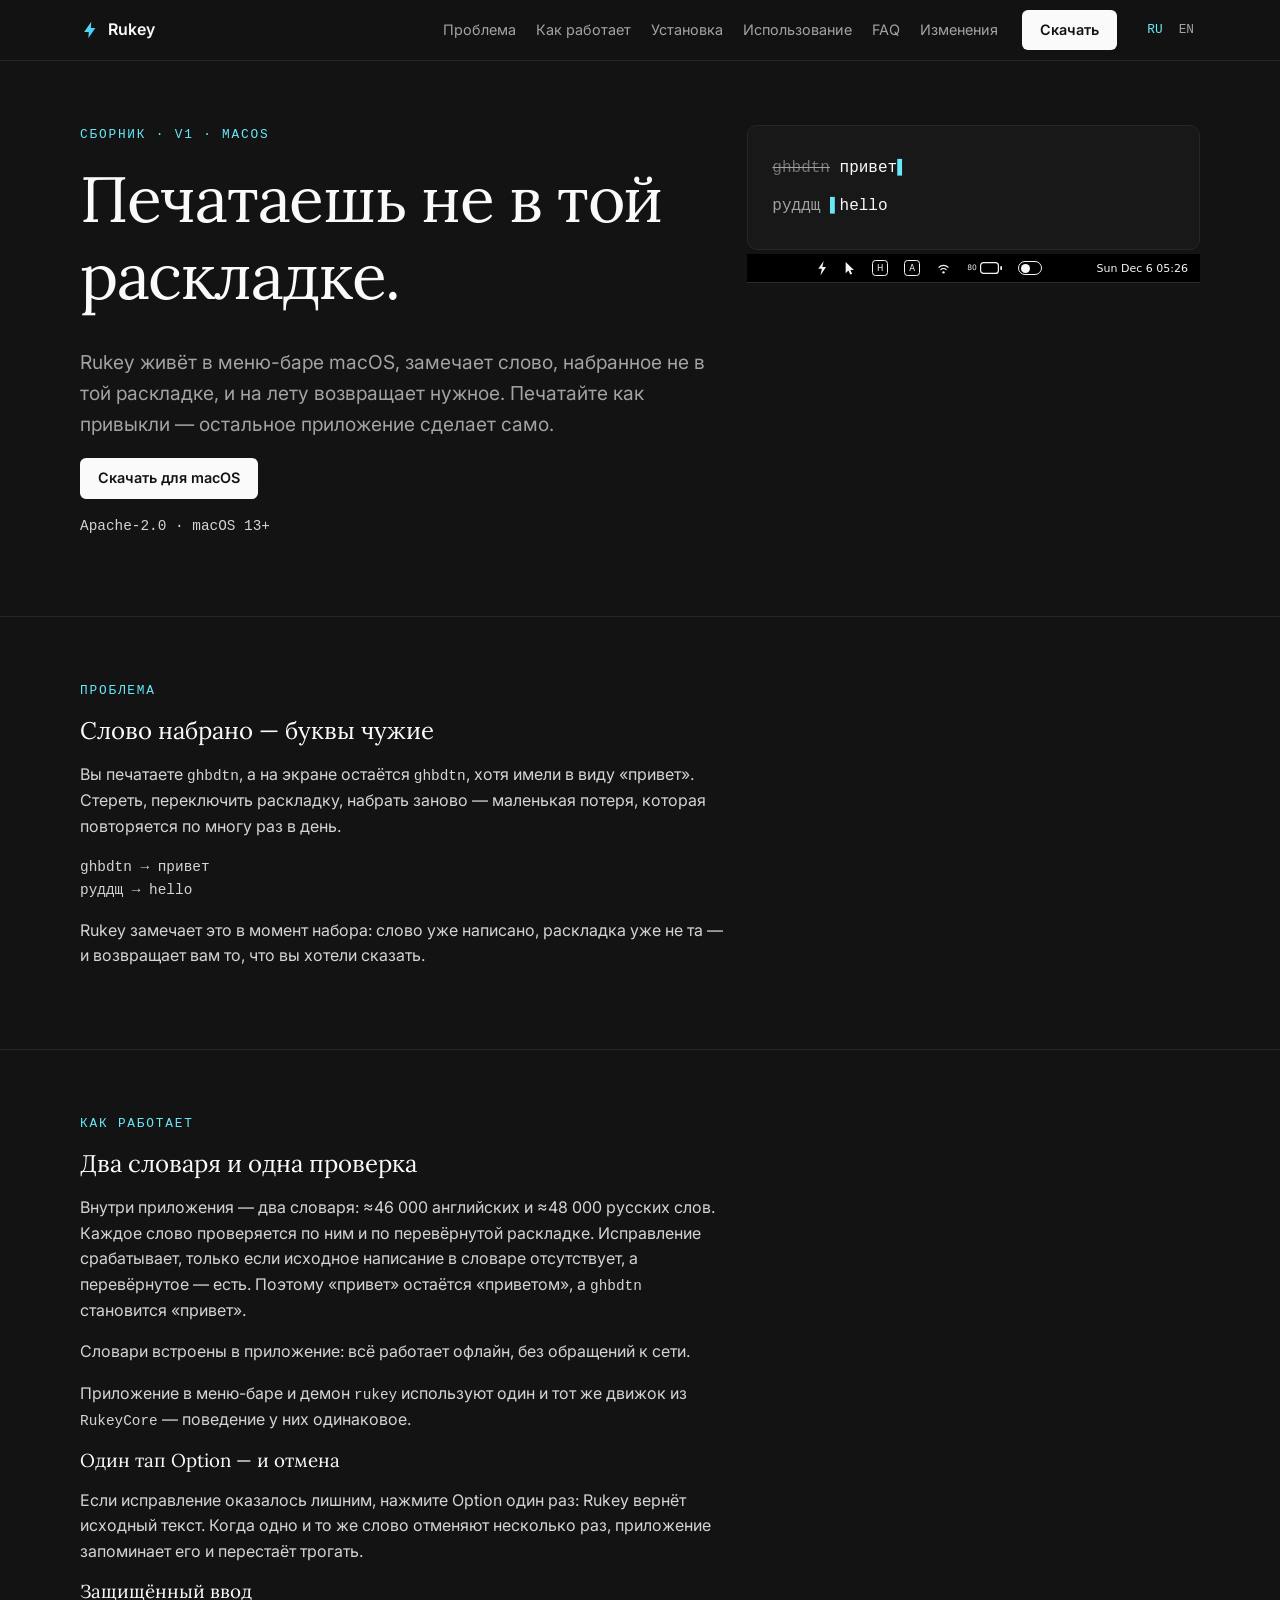
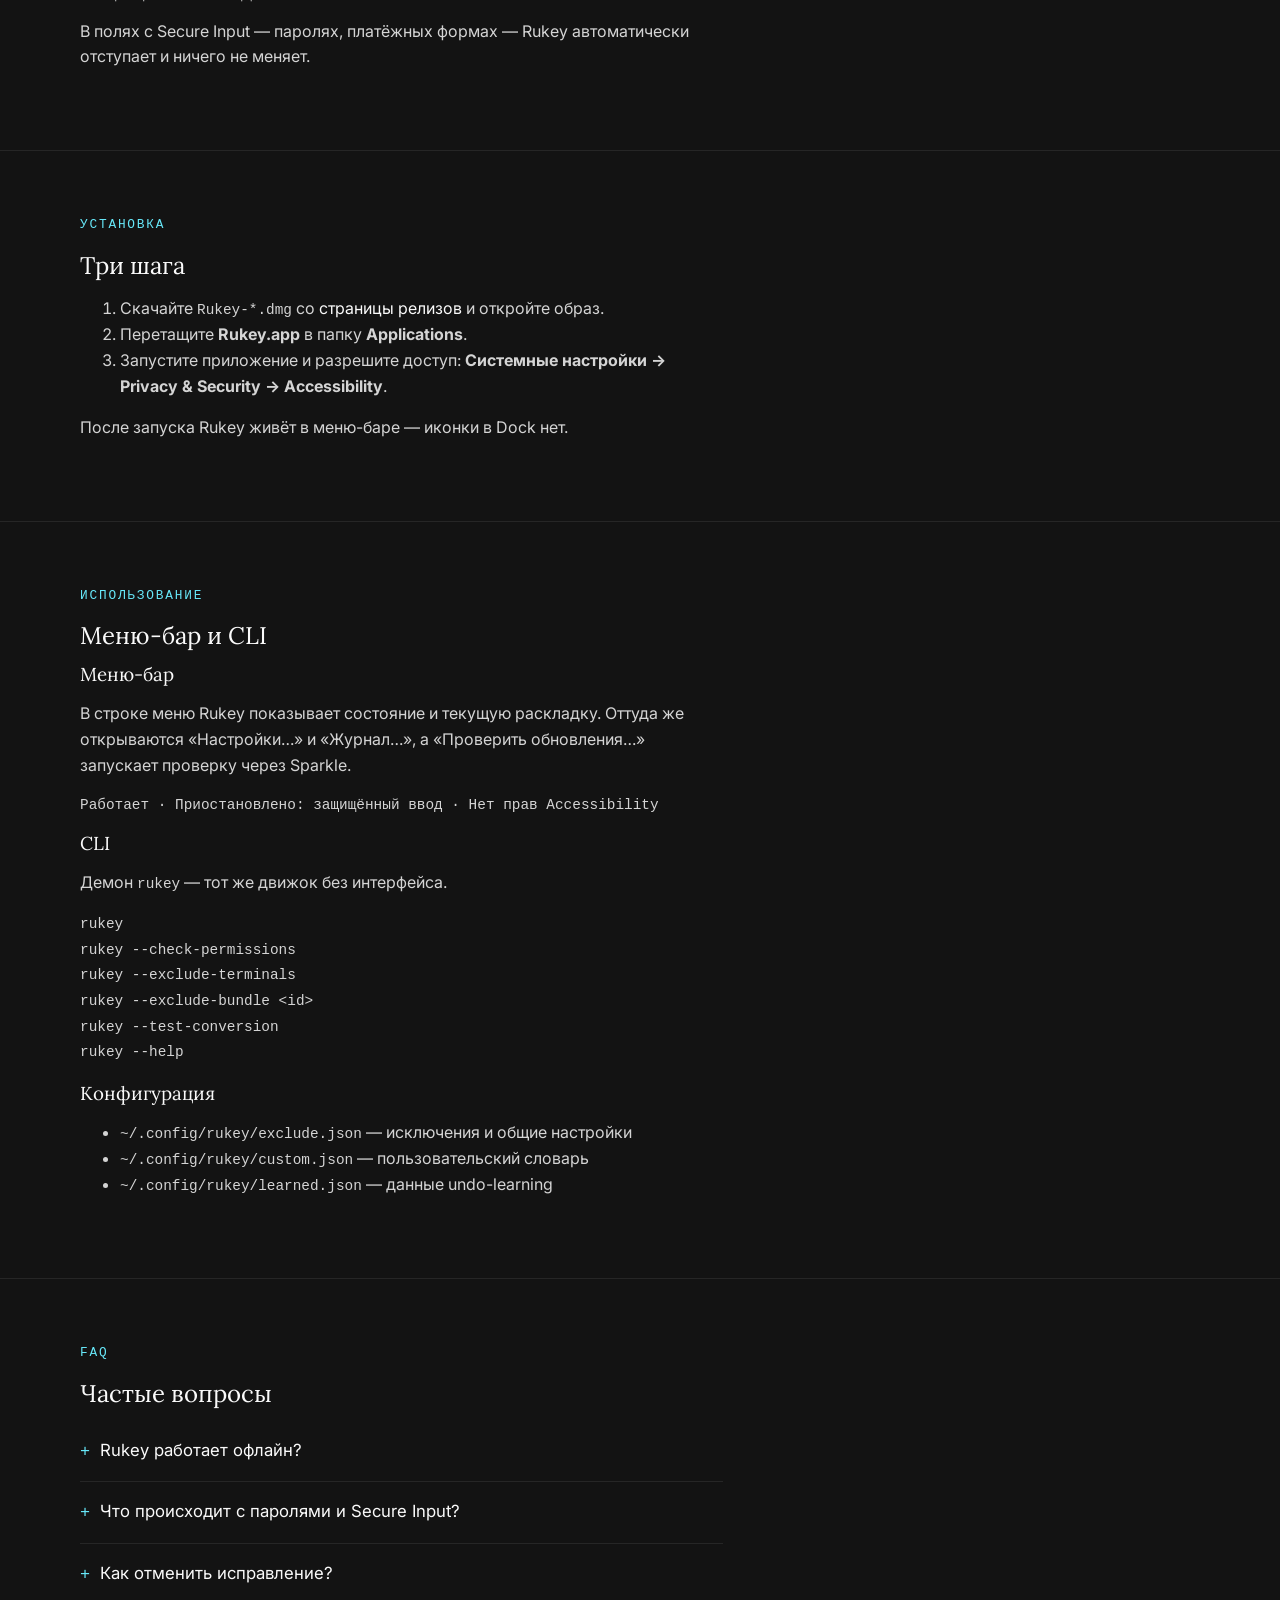
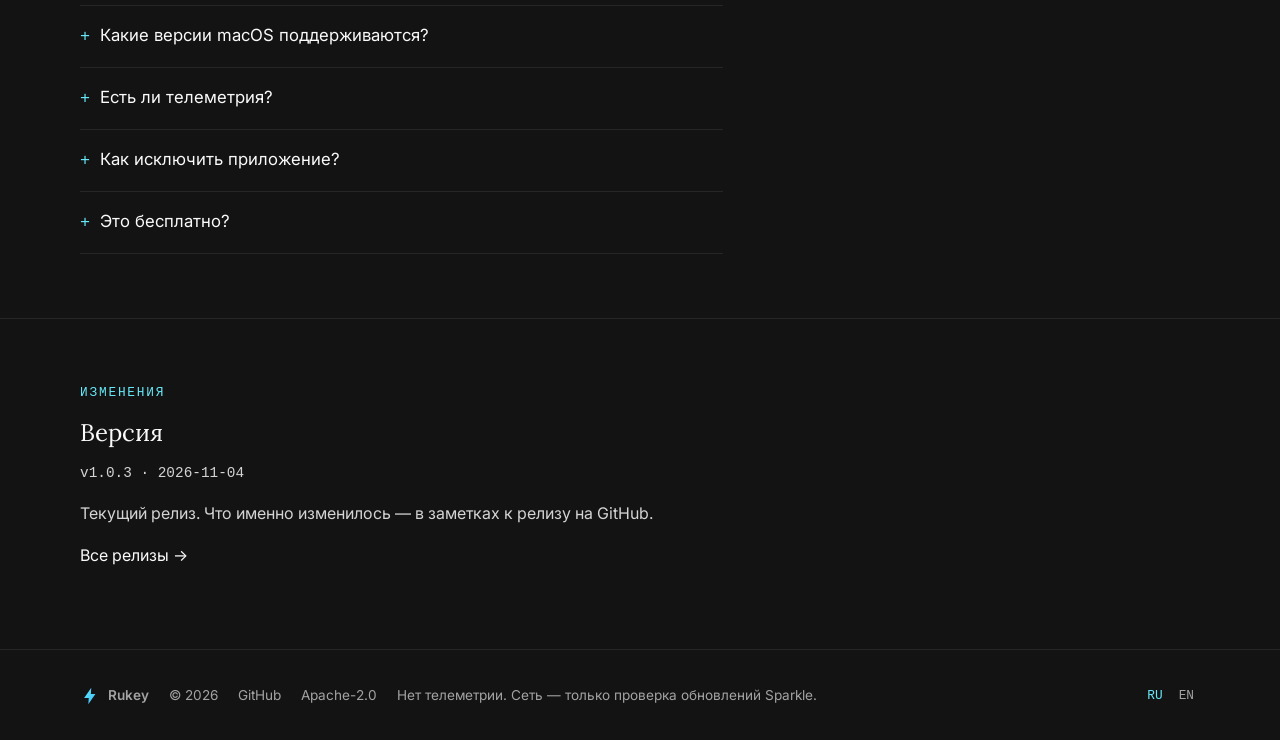
==== commit d56051fc: "site: live local clock in hero menu bar; caret tracks the typed word" ====
--- a/docs/index.html
+++ b/docs/index.html
@@ -76,30 +76,18 @@
               <div class="demo-line"><span class="demo-word is-struck">ghbdtn</span> <span class="demo-result">привет</span><span class="demo-caret">▌</span></div>
               <div class="demo-line"><span class="demo-word is-struck">руддщ</span> <span class="demo-result">hello</span><span class="demo-caret">▌</span></div>
             </div>
-            <p>
-              <svg viewBox="0 0 640 28" width="100%" display="block" aria-hidden="true">
-                <rect width="640" height="28" fill="#000"/>
-                <path transform="translate(240.88 5.04) scale(.07)" d="M150 28L76 136h49l-20 92 76-116h-50z" fill="#f5f5f7"/>
-                <path transform="translate(281 6.5)" d="M0 0v13l3.2-3.1 2.1 4.6 2.2-1-2.1-4.4h4.1z" fill="#f5f5f7"/>
-                <rect x="316.5" y="7" width="14" height="14" rx="3.5" fill="none" stroke="#f5f5f7" stroke-width="1.2"/>
-                <text x="323.5" y="17.2" text-anchor="middle" font-family="-apple-system, system-ui, sans-serif" font-size="8.5" fill="#f5f5f7">H</text>
-                <rect x="356.5" y="7" width="14" height="14" rx="3.5" fill="none" stroke="#f5f5f7" stroke-width="1.2"/>
-                <text x="363.5" y="17.2" text-anchor="middle" font-family="-apple-system, system-ui, sans-serif" font-size="8.5" fill="#f5f5f7">A</text>
-                <g fill="none" stroke="#f5f5f7" stroke-width="1.3" stroke-linecap="round">
-                  <path d="M400.2 17.7a4 4 0 0 1 5.6 0"/>
-                  <path d="M398.4 15.9a6.5 6.5 0 0 1 9.2 0"/>
-                  <path d="M396.6 14.1a9 9 0 0 1 12.8 0"/>
-                </g>
-                <circle cx="403" cy="20.5" r="1.4" fill="#f5f5f7"/>
-                <text x="436" y="17.4" font-family="-apple-system, system-ui, sans-serif" font-size="7.5" fill="#f5f5f7">80</text>
-                <rect x="448" y="9" width="20" height="10" rx="3" fill="none" stroke="#f5f5f7" stroke-width="1.2"/>
-                <rect x="468.8" y="12" width="1.8" height="4" rx=".9" fill="#f5f5f7"/>
-                <rect x="498" y="7" width="24" height="14" rx="7" fill="none" stroke="#f5f5f7" stroke-width="1.2"/>
-                <circle cx="515" cy="14" r="4.2" fill="#f5f5f7"/>
-                <text x="632" y="18" text-anchor="end" font-family="-apple-system, system-ui, sans-serif" font-size="11" fill="#f5f5f7">Wed Nov 4 09:23</text>
-                <line x1="0" y1="27.5" x2="640" y2="27.5" stroke="#2c2c2e"/>
-              </svg>
-            </p>
+            <div class="menubar" aria-hidden="true">
+              <span class="menubar-items">
+                <span class="menubar-icon"><svg class="menubar-bolt" viewBox="76 28 74 192"><path d="M150 28L76 136h49l-20 92 76-116h-50z" fill="#f5f5f7"/></svg></span>
+                <span class="menubar-icon menubar-hide-s"><svg class="menubar-cursor" viewBox="0 0 10 15"><path d="M0 0v13l3.2-3.1 2.1 4.6 2.2-1-2.1-4.4h4.1z" fill="#f5f5f7"/></svg></span>
+                <span class="menubar-badge menubar-hide-s">H</span>
+                <span class="menubar-badge menubar-hide-s">A</span>
+                <span class="menubar-icon"><svg class="menubar-wifi" viewBox="0 0 18 18" fill="none" stroke="#f5f5f7" stroke-width="1.3" stroke-linecap="round"><path d="M3.5 7.5a7.8 7.8 0 0 1 11 0"/><path d="M5.7 10.4a4.7 4.7 0 0 1 6.6 0"/><circle cx="9" cy="13.6" r="1.4" fill="#f5f5f7" stroke="none"/></svg></span>
+                <span class="menubar-battery menubar-hide-s">80<svg width="22" height="12" viewBox="0 0 22 12"><rect x=".6" y=".6" width="17.8" height="10.8" rx="3" fill="none" stroke="#f5f5f7" stroke-width="1.2"/><rect x="20.3" y="4" width="1.7" height="4" rx=".85" fill="#f5f5f7"/></svg></span>
+                <span class="menubar-toggle"></span>
+              </span>
+              <time class="menubar-clock" id="menubar-clock">Mon Nov 9 09:00</time>
+            </div>
           </div>
         </div>
       </div>
--- a/docs/site.css
+++ b/docs/site.css
@@ -398,3 +398,85 @@
     margin-left: 0;
   }
 }
+
+/* Live macOS menu bar illustration (hero). Time comes from the visitor's clock. */
+.menubar {
+  background: #000;
+  border-bottom: 1px solid #2c2c2e;
+  height: 28px;
+  display: flex;
+  align-items: center;
+  padding: 0 12px;
+  margin: 4px 0 0;
+  font: 11px/1 -apple-system, system-ui, sans-serif;
+  color: #f5f5f7;
+  overflow: hidden;
+}
+
+.menubar-items {
+  display: flex;
+  align-items: center;
+  gap: 16px;
+  margin: 0 auto;
+}
+
+.menubar-icon {
+  display: inline-flex;
+  align-items: center;
+}
+
+.menubar-icon svg {
+  display: block;
+}
+
+.menubar-bolt { width: 14px; height: 14px; }
+.menubar-cursor { width: 12px; height: 13px; }
+.menubar-wifi { width: 15px; height: 15px; }
+
+.menubar-badge {
+  display: inline-flex;
+  align-items: center;
+  justify-content: center;
+  width: 14px;
+  height: 14px;
+  border: 1px solid #f5f5f7;
+  border-radius: 3.5px;
+  font-size: 8.5px;
+}
+
+.menubar-battery {
+  display: inline-flex;
+  align-items: center;
+  gap: 3px;
+  font-size: 7.5px;
+}
+
+.menubar-toggle {
+  display: inline-flex;
+  align-items: center;
+  width: 24px;
+  height: 14px;
+  border: 1.2px solid #f5f5f7;
+  border-radius: 7px;
+  padding: 0 2px;
+  box-sizing: border-box;
+}
+
+.menubar-toggle::before {
+  content: "";
+  width: 9px;
+  height: 9px;
+  border-radius: 50%;
+  background: #f5f5f7;
+}
+
+.menubar-clock {
+  white-space: nowrap;
+  font-variant-numeric: tabular-nums;
+}
+
+@media (max-width: 560px) {
+  .menubar { gap: 10px; }
+  .menubar-items { gap: 10px; }
+  .menubar-hide-s { display: none; }
+}
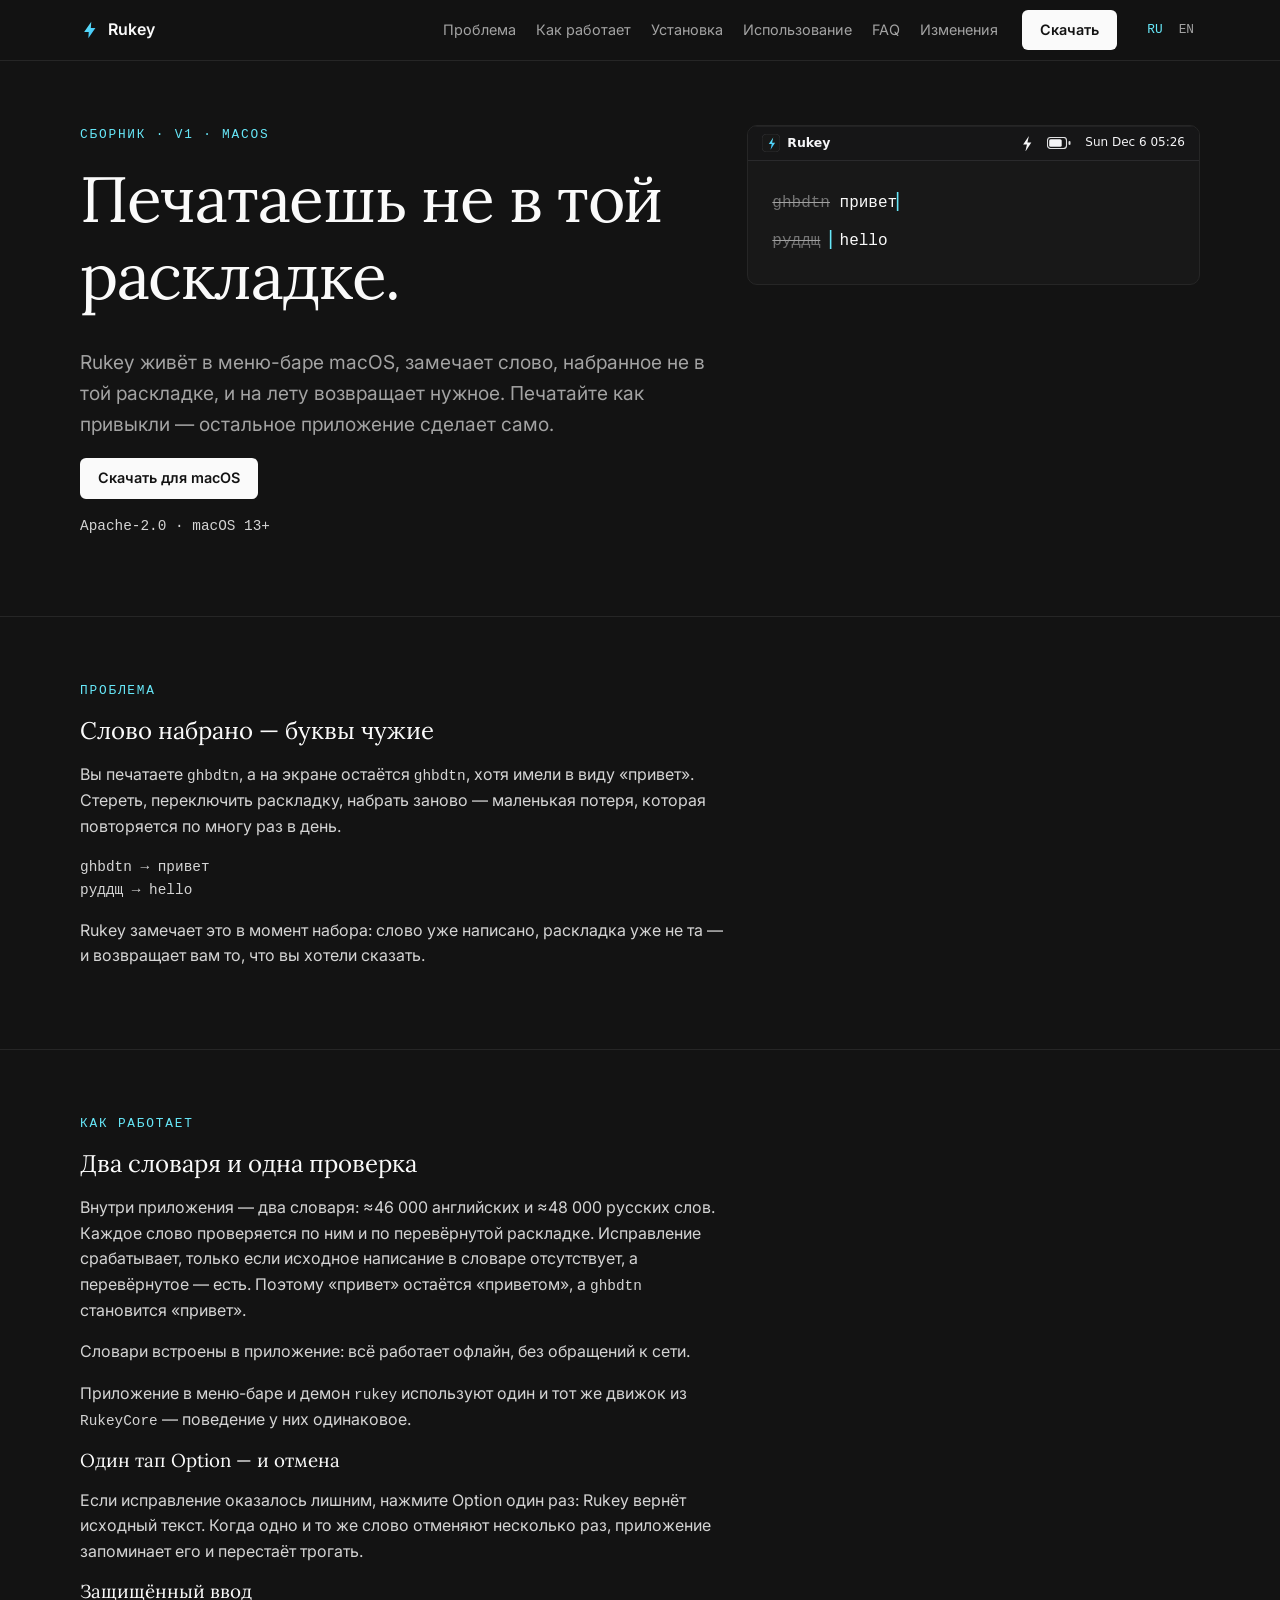
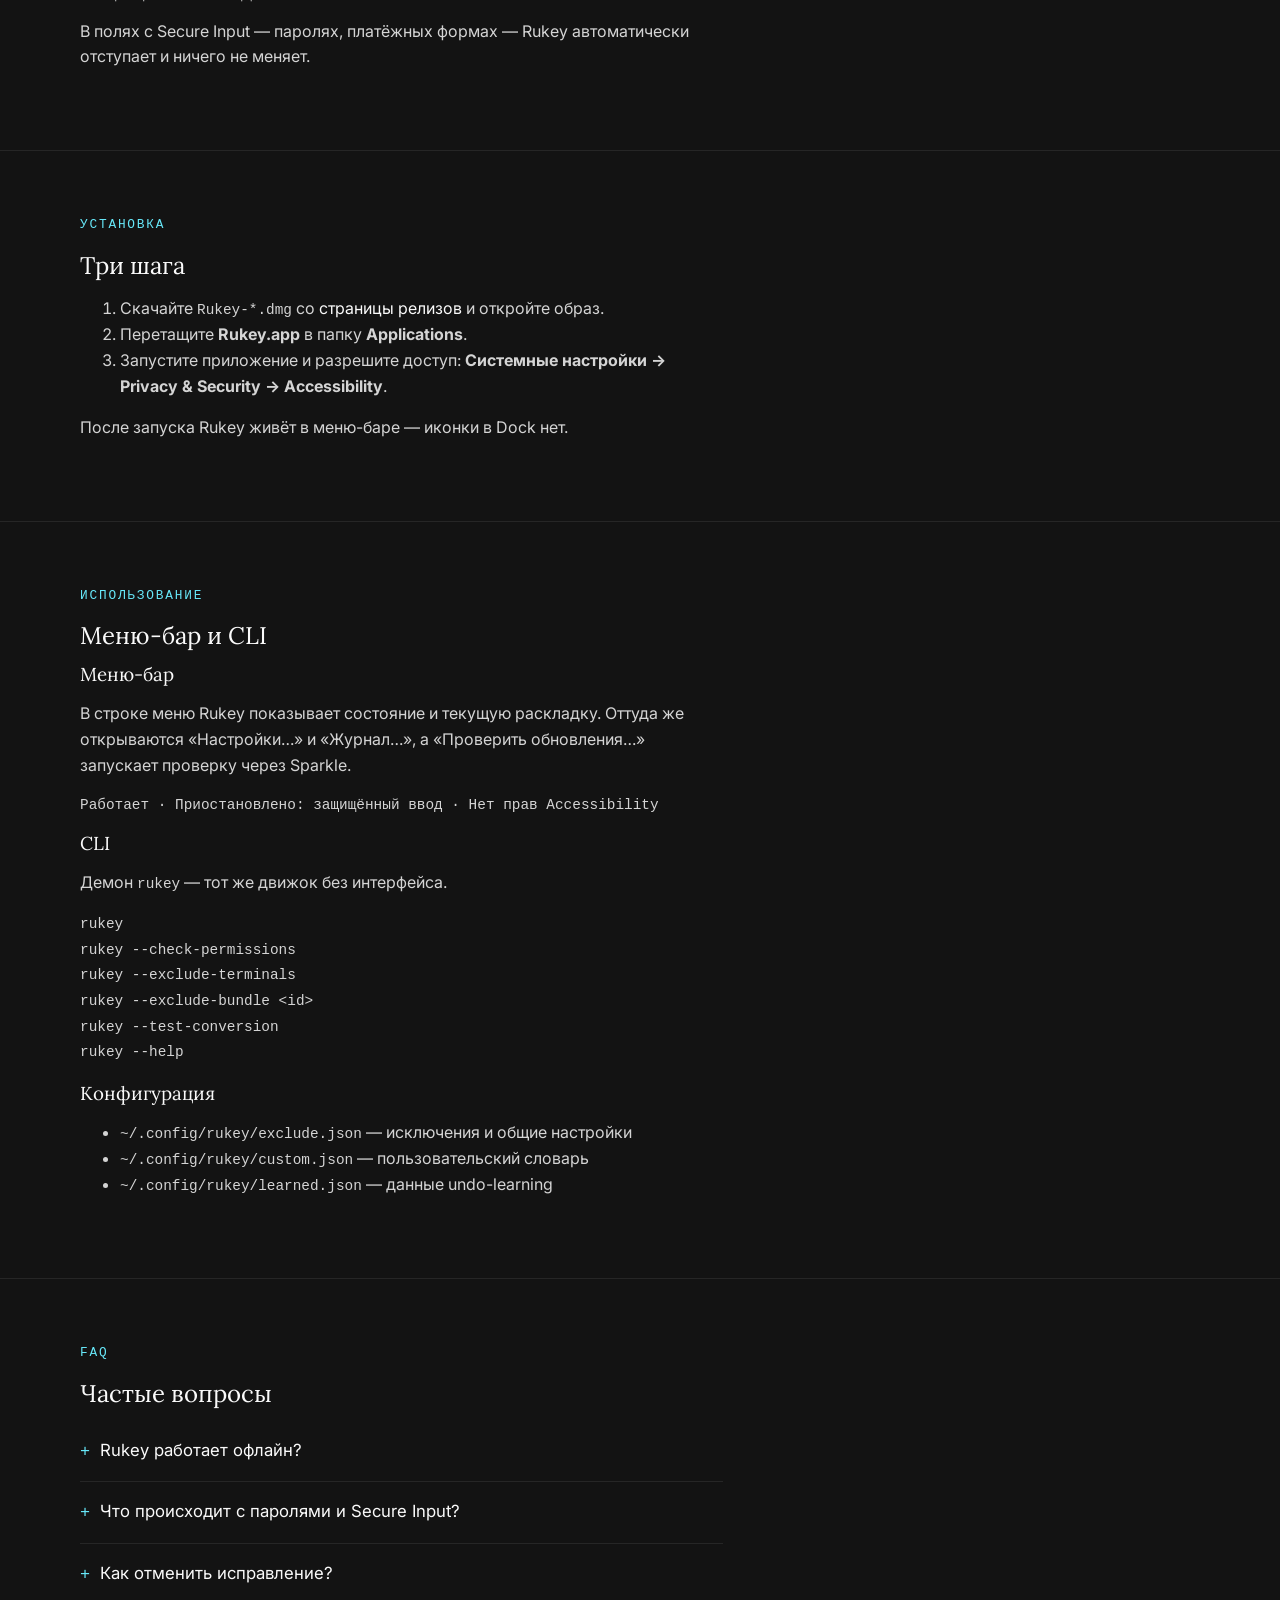
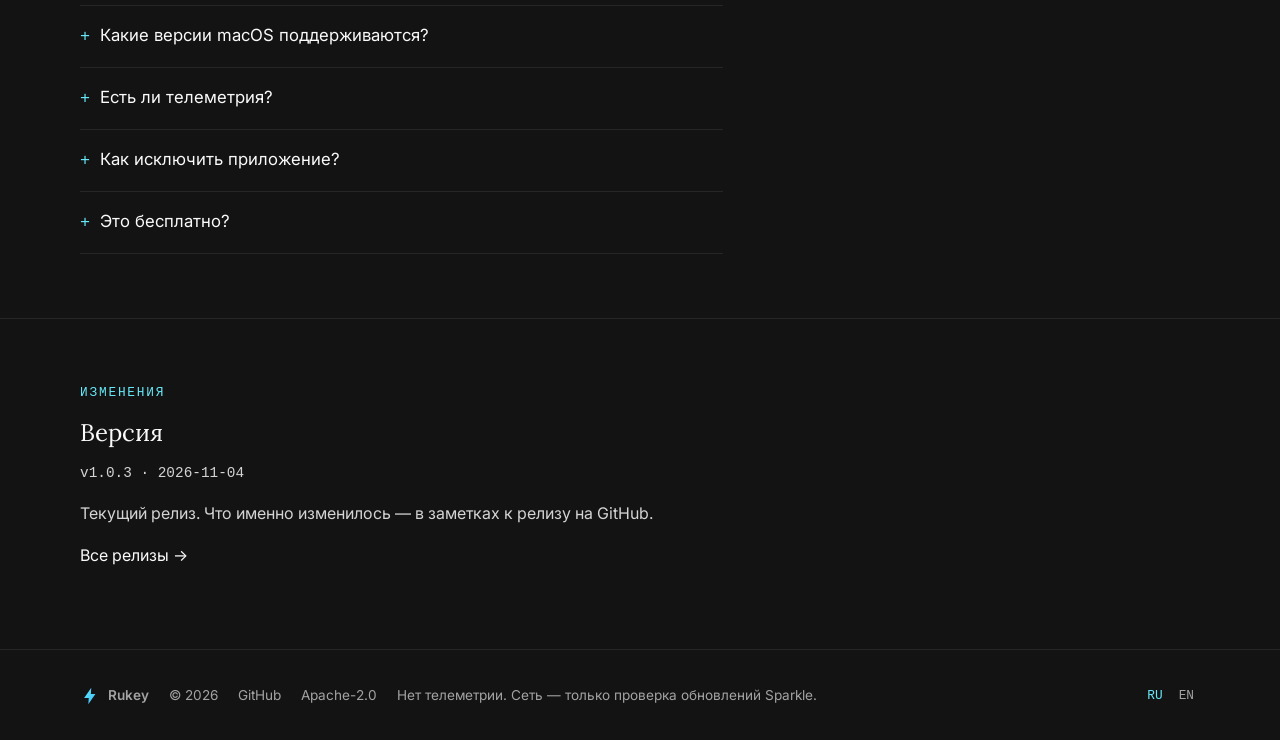
==== commit ca83e284: "site: unified macOS screen hero (menu bar + demo); thin caret; drop wifi/percent/sliders" ====
--- a/docs/index.html
+++ b/docs/index.html
@@ -72,21 +72,22 @@
             <p class="mono">Apache-2.0 · macOS 13+</p>
           </div>
           <div class="col-5">
-            <div class="demo" aria-hidden="true">
-              <div class="demo-line"><span class="demo-word is-struck">ghbdtn</span> <span class="demo-result">привет</span><span class="demo-caret">▌</span></div>
-              <div class="demo-line"><span class="demo-word is-struck">руддщ</span> <span class="demo-result">hello</span><span class="demo-caret">▌</span></div>
-            </div>
-            <div class="menubar" aria-hidden="true">
-              <span class="menubar-items">
-                <span class="menubar-icon"><svg class="menubar-bolt" viewBox="76 28 74 192"><path d="M150 28L76 136h49l-20 92 76-116h-50z" fill="#f5f5f7"/></svg></span>
-                <span class="menubar-icon menubar-hide-s"><svg class="menubar-cursor" viewBox="0 0 10 15"><path d="M0 0v13l3.2-3.1 2.1 4.6 2.2-1-2.1-4.4h4.1z" fill="#f5f5f7"/></svg></span>
-                <span class="menubar-badge menubar-hide-s">H</span>
-                <span class="menubar-badge menubar-hide-s">A</span>
-                <span class="menubar-icon"><svg class="menubar-wifi" viewBox="0 0 18 18" fill="none" stroke="#f5f5f7" stroke-width="1.3" stroke-linecap="round"><path d="M3.5 7.5a7.8 7.8 0 0 1 11 0"/><path d="M5.7 10.4a4.7 4.7 0 0 1 6.6 0"/><circle cx="9" cy="13.6" r="1.4" fill="#f5f5f7" stroke="none"/></svg></span>
-                <span class="menubar-battery menubar-hide-s">80<svg width="22" height="12" viewBox="0 0 22 12"><rect x=".6" y=".6" width="17.8" height="10.8" rx="3" fill="none" stroke="#f5f5f7" stroke-width="1.2"/><rect x="20.3" y="4" width="1.7" height="4" rx=".85" fill="#f5f5f7"/></svg></span>
-                <span class="menubar-toggle"></span>
-              </span>
-              <time class="menubar-clock" id="menubar-clock">Mon Nov 9 09:00</time>
+            <div class="screen">
+              <div class="menubar" aria-hidden="true">
+                <span class="menubar-app">
+                  <svg width="18" height="18" viewBox="0 0 18 18"><defs><linearGradient id="menubar-grad" x1="0" y1="0" x2="0" y2="1"><stop offset="0" stop-color="#67e8f9"/><stop offset="1" stop-color="#38bdf8"/></linearGradient></defs><rect width="18" height="18" rx="4.5" fill="#181818" stroke="#2c2c2e"/><path transform="translate(2.2 1.9) scale(0.0602)" d="M150 28L76 136h49l-20 92 76-116h-50z" fill="url(#menubar-grad)"/></svg>
+                  <span>Rukey</span>
+                </span>
+                <span class="menubar-status">
+                  <svg width="14" height="15" viewBox="76 28 74 192"><path d="M150 28L76 136h49l-20 92 76-116h-50z" fill="#f5f5f7"/></svg>
+                  <svg width="24" height="12" viewBox="0 0 24 12"><rect x=".5" y=".5" width="19" height="11" rx="3" fill="none" stroke="#f5f5f7" stroke-opacity=".9" stroke-width="1.1"/><rect x="2.2" y="2.2" width="12.5" height="7.6" rx="1.5" fill="#f5f5f7"/><rect x="21.5" y="4" width="2" height="4" rx="1" fill="#f5f5f7" fill-opacity=".9"/></svg>
+                  <time class="menubar-clock" id="menubar-clock">Mon Nov 9 09:00</time>
+                </span>
+              </div>
+              <div class="demo" aria-hidden="true">
+                <div class="demo-line"><span class="demo-word is-struck">ghbdtn</span> <span class="demo-result">привет</span><span class="demo-caret">▏</span></div>
+                <div class="demo-line"><span class="demo-word is-struck">руддщ</span> <span class="demo-result">hello</span><span class="demo-caret">▏</span></div>
+              </div>
             </div>
           </div>
         </div>
--- a/docs/site.css
+++ b/docs/site.css
@@ -399,84 +399,60 @@
   }
 }
 
-/* Live macOS menu bar illustration (hero). Time comes from the visitor's clock. */
+/* Hero "macOS screen": menu bar + demo, one unified panel. */
+.screen {
+  background: var(--panel);
+  border: 1px solid var(--border);
+  border-radius: 10px;
+  overflow: hidden;
+}
+
+.screen .demo {
+  background: transparent;
+  border: 0;
+  border-radius: 0;
+}
+
 .menubar {
-  background: #000;
-  border-bottom: 1px solid #2c2c2e;
-  height: 28px;
-  display: flex;
-  align-items: center;
-  padding: 0 12px;
-  margin: 4px 0 0;
-  font: 11px/1 -apple-system, system-ui, sans-serif;
+  height: 34px;
+  display: flex;
+  align-items: center;
+  gap: 10px;
+  padding: 0 14px;
+  background: #161617;
+  border-bottom: 1px solid #2a2a2c;
+  box-shadow: inset 0 1px 0 rgba(255, 255, 255, 0.05);
+  font-family: -apple-system, system-ui, sans-serif;
   color: #f5f5f7;
-  overflow: hidden;
-}
-
-.menubar-items {
-  display: flex;
-  align-items: center;
-  gap: 16px;
-  margin: 0 auto;
-}
-
-.menubar-icon {
-  display: inline-flex;
-  align-items: center;
-}
-
-.menubar-icon svg {
-  display: block;
-}
-
-.menubar-bolt { width: 14px; height: 14px; }
-.menubar-cursor { width: 12px; height: 13px; }
-.menubar-wifi { width: 15px; height: 15px; }
-
-.menubar-badge {
-  display: inline-flex;
-  align-items: center;
-  justify-content: center;
-  width: 14px;
-  height: 14px;
-  border: 1px solid #f5f5f7;
-  border-radius: 3.5px;
-  font-size: 8.5px;
-}
-
-.menubar-battery {
-  display: inline-flex;
-  align-items: center;
-  gap: 3px;
-  font-size: 7.5px;
-}
-
-.menubar-toggle {
-  display: inline-flex;
-  align-items: center;
-  width: 24px;
-  height: 14px;
-  border: 1.2px solid #f5f5f7;
-  border-radius: 7px;
-  padding: 0 2px;
-  box-sizing: border-box;
-}
-
-.menubar-toggle::before {
-  content: "";
-  width: 9px;
-  height: 9px;
-  border-radius: 50%;
-  background: #f5f5f7;
+}
+
+.menubar-app {
+  display: flex;
+  align-items: center;
+  gap: 7px;
+  font-size: 12.5px;
+  font-weight: 600;
+}
+
+.menubar-status {
+  margin-left: auto;
+  display: flex;
+  align-items: center;
+  gap: 14px;
 }
 
 .menubar-clock {
+  font-size: 12px;
+  font-weight: 500;
   white-space: nowrap;
   font-variant-numeric: tabular-nums;
 }
 
+.demo-word {
+  transition: color 300ms ease;
+}
+
 @media (max-width: 560px) {
-  .menubar { gap: 10px; }
-  .menubar-items { gap: 10px; }
-  .menubar-hide-s { display: none; }
-}
+  .menubar { padding: 0 10px; gap: 8px; }
+  .menubar-status { gap: 10px; }
+}
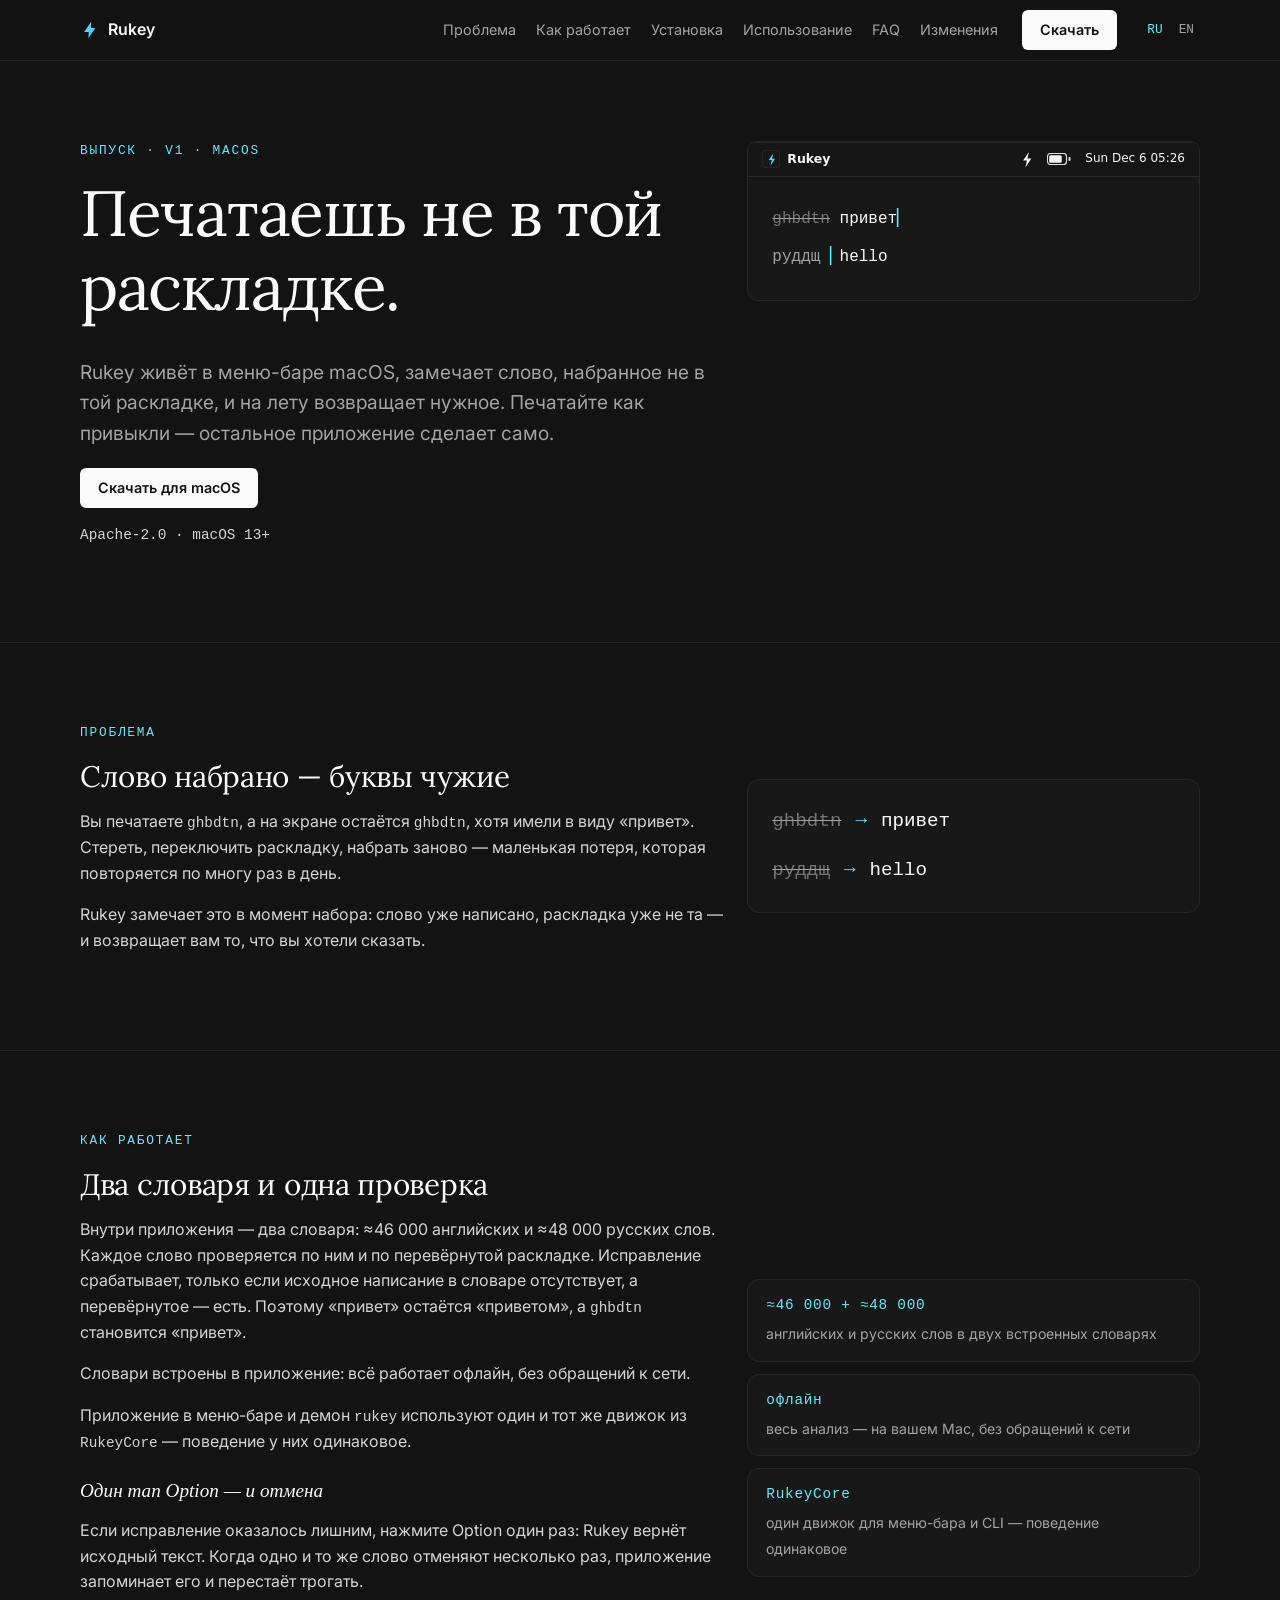
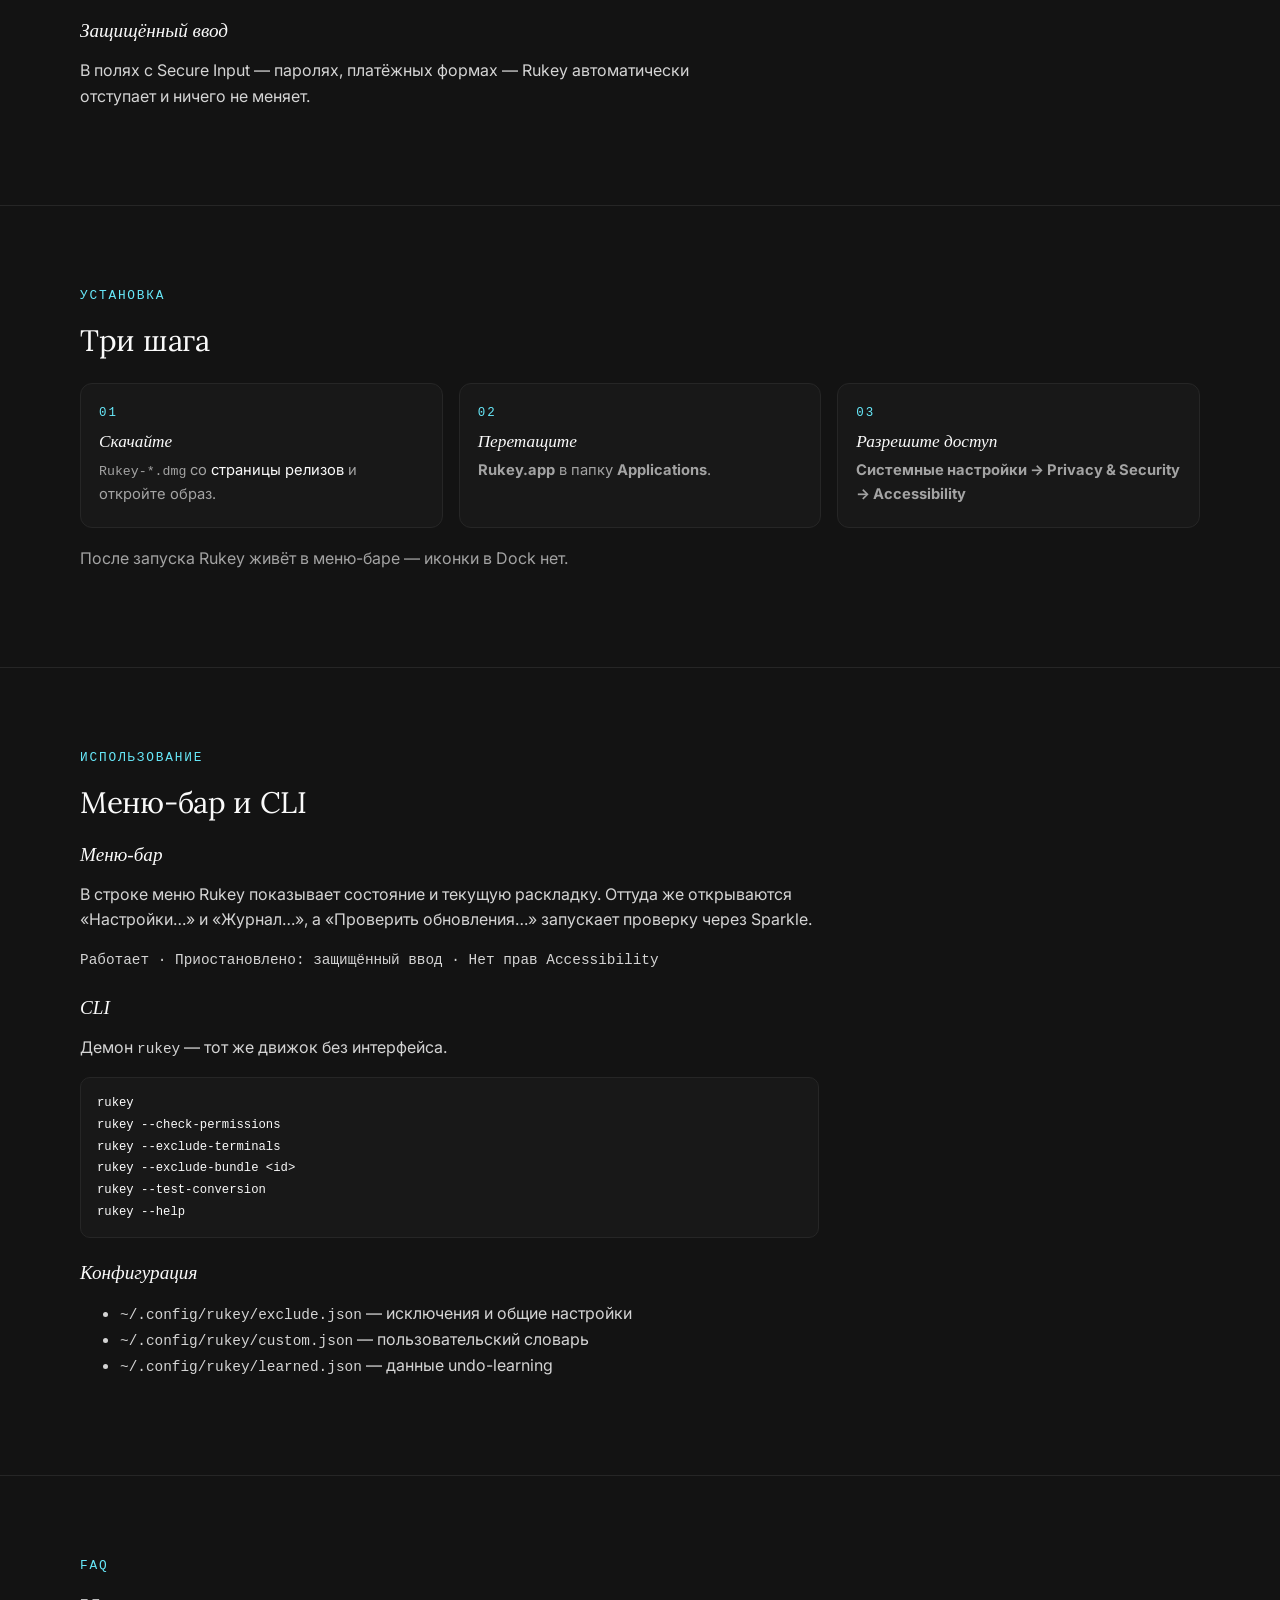
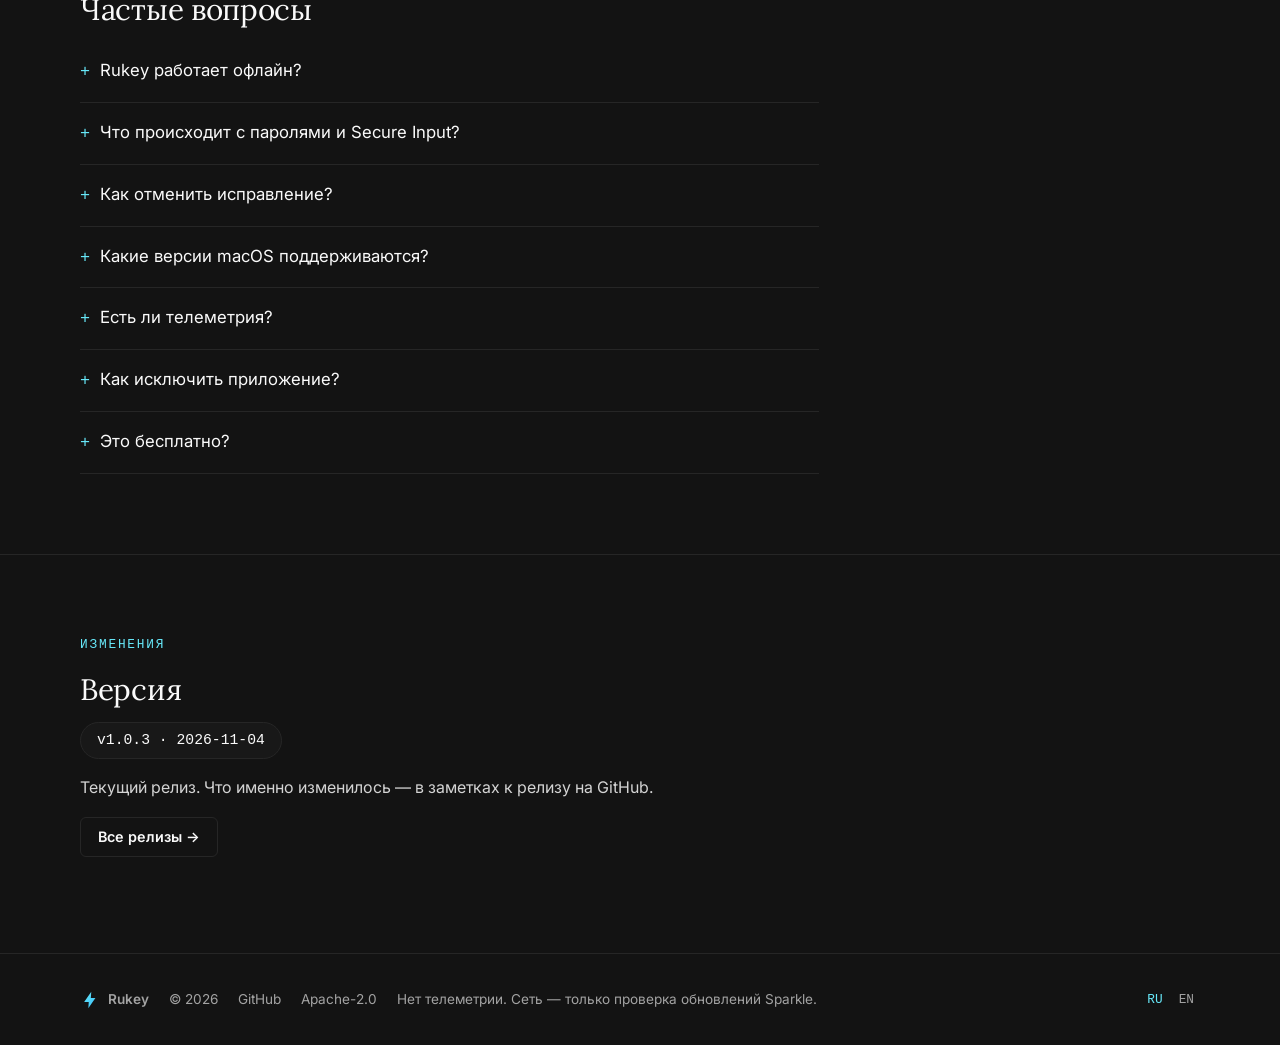
==== commit 5f98bf90: "site: composed layout — transform/fact rails, numbered install steps, code panel, type scale" ====
--- a/docs/index.html
+++ b/docs/index.html
@@ -65,7 +65,7 @@
       <div class="container">
         <div class="grid">
           <div class="col-7">
-            <span class="kicker">Сборник · V1 · macOS</span>
+            <span class="kicker">Выпуск · V1 · macOS</span>
             <h1 class="display">Печатаешь не в той раскладке.</h1>
             <p class="lede">Rukey живёт в меню-баре macOS, замечает слово, набранное не в той раскладке, и на лету возвращает нужное. Печатайте как привыкли — остальное приложение сделает само.</p>
             <p><a class="btn" href="https://github.com/RomaFka28/rukey/releases/latest">Скачать для macOS</a></p>
@@ -101,8 +101,13 @@
             <span class="kicker">ПРОБЛЕМА</span>
             <h2>Слово набрано — буквы чужие</h2>
             <p>Вы печатаете <code>ghbdtn</code>, а на экране остаётся <code>ghbdtn</code>, хотя имели в виду «привет». Стереть, переключить раскладку, набрать заново — маленькая потеря, которая повторяется по многу раз в день.</p>
-            <p class="mono">ghbdtn → привет<br>руддщ → hello</p>
             <p>Rukey замечает это в момент набора: слово уже написано, раскладка уже не та — и возвращает вам то, что вы хотели сказать.</p>
+          </div>
+          <div class="col-5 rail">
+            <div class="transform-card" aria-hidden="true">
+              <span class="transform-row"><span class="wrong">ghbdtn</span><span class="t-arrow">→</span><span class="right">привет</span></span>
+              <span class="transform-row"><span class="wrong">руддщ</span><span class="t-arrow">→</span><span class="right">hello</span></span>
+            </div>
           </div>
         </div>
       </div>
@@ -122,6 +127,13 @@
             <h3>Защищённый ввод</h3>
             <p>В полях с Secure Input — паролях, платёжных формах — Rukey автоматически отступает и ничего не меняет.</p>
           </div>
+          <div class="col-5 rail">
+            <div class="facts">
+              <div class="fact"><span class="fact-k">≈46 000 + ≈48 000</span><span class="fact-v">английских и русских слов в двух встроенных словарях</span></div>
+              <div class="fact"><span class="fact-k">офлайн</span><span class="fact-v">весь анализ — на вашем Mac, без обращений к сети</span></div>
+              <div class="fact"><span class="fact-k">RukeyCore</span><span class="fact-v">один движок для меню-бара и CLI — поведение одинаковое</span></div>
+            </div>
+          </div>
         </div>
       </div>
     </section>
@@ -129,15 +141,15 @@
     <section class="section" id="install">
       <div class="container">
         <div class="grid">
-          <div class="col-7">
+          <div class="col-full">
             <span class="kicker">УСТАНОВКА</span>
             <h2>Три шага</h2>
-            <ol>
-              <li>Скачайте <code>Rukey-*.dmg</code> со <a href="https://github.com/RomaFka28/rukey/releases/latest">страницы релизов</a> и откройте образ.</li>
-              <li>Перетащите <strong>Rukey.app</strong> в папку <strong>Applications</strong>.</li>
-              <li>Запустите приложение и разрешите доступ: <strong>Системные настройки → Privacy &amp; Security → Accessibility</strong>.</li>
+            <ol class="steps">
+              <li><span class="step-n">01</span><h3>Скачайте</h3><p><code>Rukey-*.dmg</code> со <a href="https://github.com/RomaFka28/rukey/releases/latest">страницы релизов</a> и откройте образ.</p></li>
+              <li><span class="step-n">02</span><h3>Перетащите</h3><p><strong>Rukey.app</strong> в папку <strong>Applications</strong>.</p></li>
+              <li><span class="step-n">03</span><h3>Разрешите доступ</h3><p><strong>Системные настройки → Privacy &amp; Security → Accessibility</strong></p></li>
             </ol>
-            <p>После запуска Rukey живёт в меню-баре — иконки в Dock нет.</p>
+            <p class="note">После запуска Rukey живёт в меню-баре — иконки в Dock нет.</p>
           </div>
         </div>
       </div>
@@ -146,7 +158,7 @@
     <section class="section" id="usage">
       <div class="container">
         <div class="grid">
-          <div class="col-7">
+          <div class="col-8">
             <span class="kicker">ИСПОЛЬЗОВАНИЕ</span>
             <h2>Меню-бар и CLI</h2>
             <h3>Меню-бар</h3>
@@ -154,7 +166,7 @@
             <p class="mono">Работает · Приостановлено: защищённый ввод · Нет прав Accessibility</p>
             <h3>CLI</h3>
             <p>Демон <code>rukey</code> — тот же движок без интерфейса.</p>
-            <pre><code>rukey
+            <pre class="code-panel"><code>rukey
 rukey --check-permissions
 rukey --exclude-terminals
 rukey --exclude-bundle &lt;id&gt;
@@ -174,7 +186,7 @@
     <section class="section" id="faq">
       <div class="container">
         <div class="grid">
-          <div class="col-7 faq">
+          <div class="col-8 faq">
             <span class="kicker">FAQ</span>
             <h2>Частые вопросы</h2>
             <details>
@@ -216,9 +228,9 @@
           <div class="col-7">
             <span class="kicker">ИЗМЕНЕНИЯ</span>
             <h2>Версия</h2>
-            <p class="mono" id="release">v1.0.3 · 2026-11-04</p>
+            <p><span class="version-badge" id="release">v1.0.3 · 2026-11-04</span></p>
             <p>Текущий релиз. Что именно изменилось — в заметках к релизу на GitHub.</p>
-            <p><a href="https://github.com/RomaFka28/rukey/releases">Все релизы →</a></p>
+            <p><a class="btn-ghost" href="https://github.com/RomaFka28/rukey/releases">Все релизы →</a></p>
           </div>
         </div>
       </div>
--- a/docs/site.css
+++ b/docs/site.css
@@ -36,8 +36,19 @@
   color: var(--text);
   font-family: var(--font-serif);
   font-weight: 400;
-  line-height: 1.2;
+  line-height: 1.15;
   margin: 0 0 .5em;
+}
+
+h2 {
+  font-size: 1.85rem;
+  letter-spacing: -0.01em;
+}
+
+h3 {
+  font-style: italic;
+  font-size: 1.2rem;
+  margin-top: 1.3em;
 }
 
 .display {
@@ -85,8 +96,9 @@
 .col-5 { grid-column: span 5; }
 
 .section {
-  padding: 64px 0;
+  padding: 80px 0;
   border-bottom: 1px solid var(--border);
+  scroll-margin-top: 72px;
 }
 
 .section:last-of-type,
@@ -185,6 +197,7 @@
 
 .btn {
   display: inline-block;
+  cursor: pointer;
   padding: 10px 18px;
   border-radius: 6px;
   background: var(--text);
@@ -203,6 +216,7 @@
 
 .btn-ghost {
   display: inline-block;
+  cursor: pointer;
   padding: 9px 17px;
   border: 1px solid var(--border);
   border-radius: 6px;
@@ -367,7 +381,16 @@
   }
 
   .section {
-    padding: 48px 0;
+    padding: 56px 0;
+  }
+
+  .col-8,
+  .col-full {
+    grid-column: 1 / -1;
+  }
+
+  .steps {
+    grid-template-columns: 1fr;
   }
 
   /* Keep primary nav reachable on phones: scrollable one-liner, no scrollbar. */
@@ -386,7 +409,7 @@
 
 @media (max-width: 560px) {
   .section {
-    padding: 40px 0;
+    padding: 44px 0;
   }
 
   .footer-inner {
@@ -456,3 +479,128 @@
   .menubar { padding: 0 10px; gap: 8px; }
   .menubar-status { gap: 10px; }
 }
+
+/* Composition components --------------------------------------------------- */
+
+.col-8 { grid-column: span 8; }
+.col-full { grid-column: 1 / -1; }
+.rail { align-self: center; }
+
+.transform-card {
+  background: var(--panel);
+  border: 1px solid var(--border);
+  border-radius: 12px;
+  padding: 26px 24px;
+  display: flex;
+  flex-direction: column;
+  gap: 18px;
+  font-family: var(--font-mono);
+  font-size: clamp(1.05rem, 1.5vw, 1.3rem);
+}
+
+.transform-row {
+  display: flex;
+  align-items: baseline;
+  gap: 14px;
+  white-space: nowrap;
+}
+
+.transform-row .wrong {
+  color: var(--faint);
+  text-decoration: line-through;
+  text-decoration-color: var(--muted);
+}
+
+.transform-row .t-arrow { color: var(--accent); }
+.transform-row .right { color: var(--text); }
+
+.facts {
+  display: flex;
+  flex-direction: column;
+  gap: 12px;
+}
+
+.fact {
+  background: var(--panel);
+  border: 1px solid var(--border);
+  border-radius: 12px;
+  padding: 14px 18px;
+}
+
+.fact-k {
+  display: block;
+  font-family: var(--font-mono);
+  color: var(--accent);
+  font-size: .9rem;
+  letter-spacing: .05em;
+  margin-bottom: 4px;
+}
+
+.fact-v {
+  color: var(--muted);
+  font-size: .88rem;
+  line-height: 1.45;
+}
+
+.steps {
+  list-style: none;
+  margin: 26px 0 0;
+  padding: 0;
+  display: grid;
+  grid-template-columns: repeat(3, 1fr);
+  gap: 16px;
+}
+
+.steps li {
+  background: var(--panel);
+  border: 1px solid var(--border);
+  border-radius: 12px;
+  padding: 20px 18px;
+  display: flex;
+  flex-direction: column;
+  gap: 8px;
+}
+
+.step-n {
+  font-family: var(--font-mono);
+  color: var(--accent);
+  font-size: .78rem;
+  letter-spacing: .16em;
+}
+
+.steps h3 {
+  margin: 0;
+  font-size: 1.08rem;
+}
+
+.steps p {
+  margin: 0;
+  color: var(--muted);
+  font-size: .92rem;
+}
+
+.note {
+  color: var(--muted);
+  margin-top: 18px;
+}
+
+.code-panel {
+  background: var(--panel);
+  border: 1px solid var(--border);
+  border-radius: 10px;
+  padding: 14px 16px;
+  overflow-x: auto;
+  font-size: .85rem;
+  color: var(--text);
+}
+
+.version-badge {
+  display: inline-block;
+  font-family: var(--font-mono);
+  border: 1px solid var(--border);
+  background: var(--panel);
+  border-radius: 999px;
+  padding: 6px 16px;
+  color: var(--text);
+  font-size: .92rem;
+}
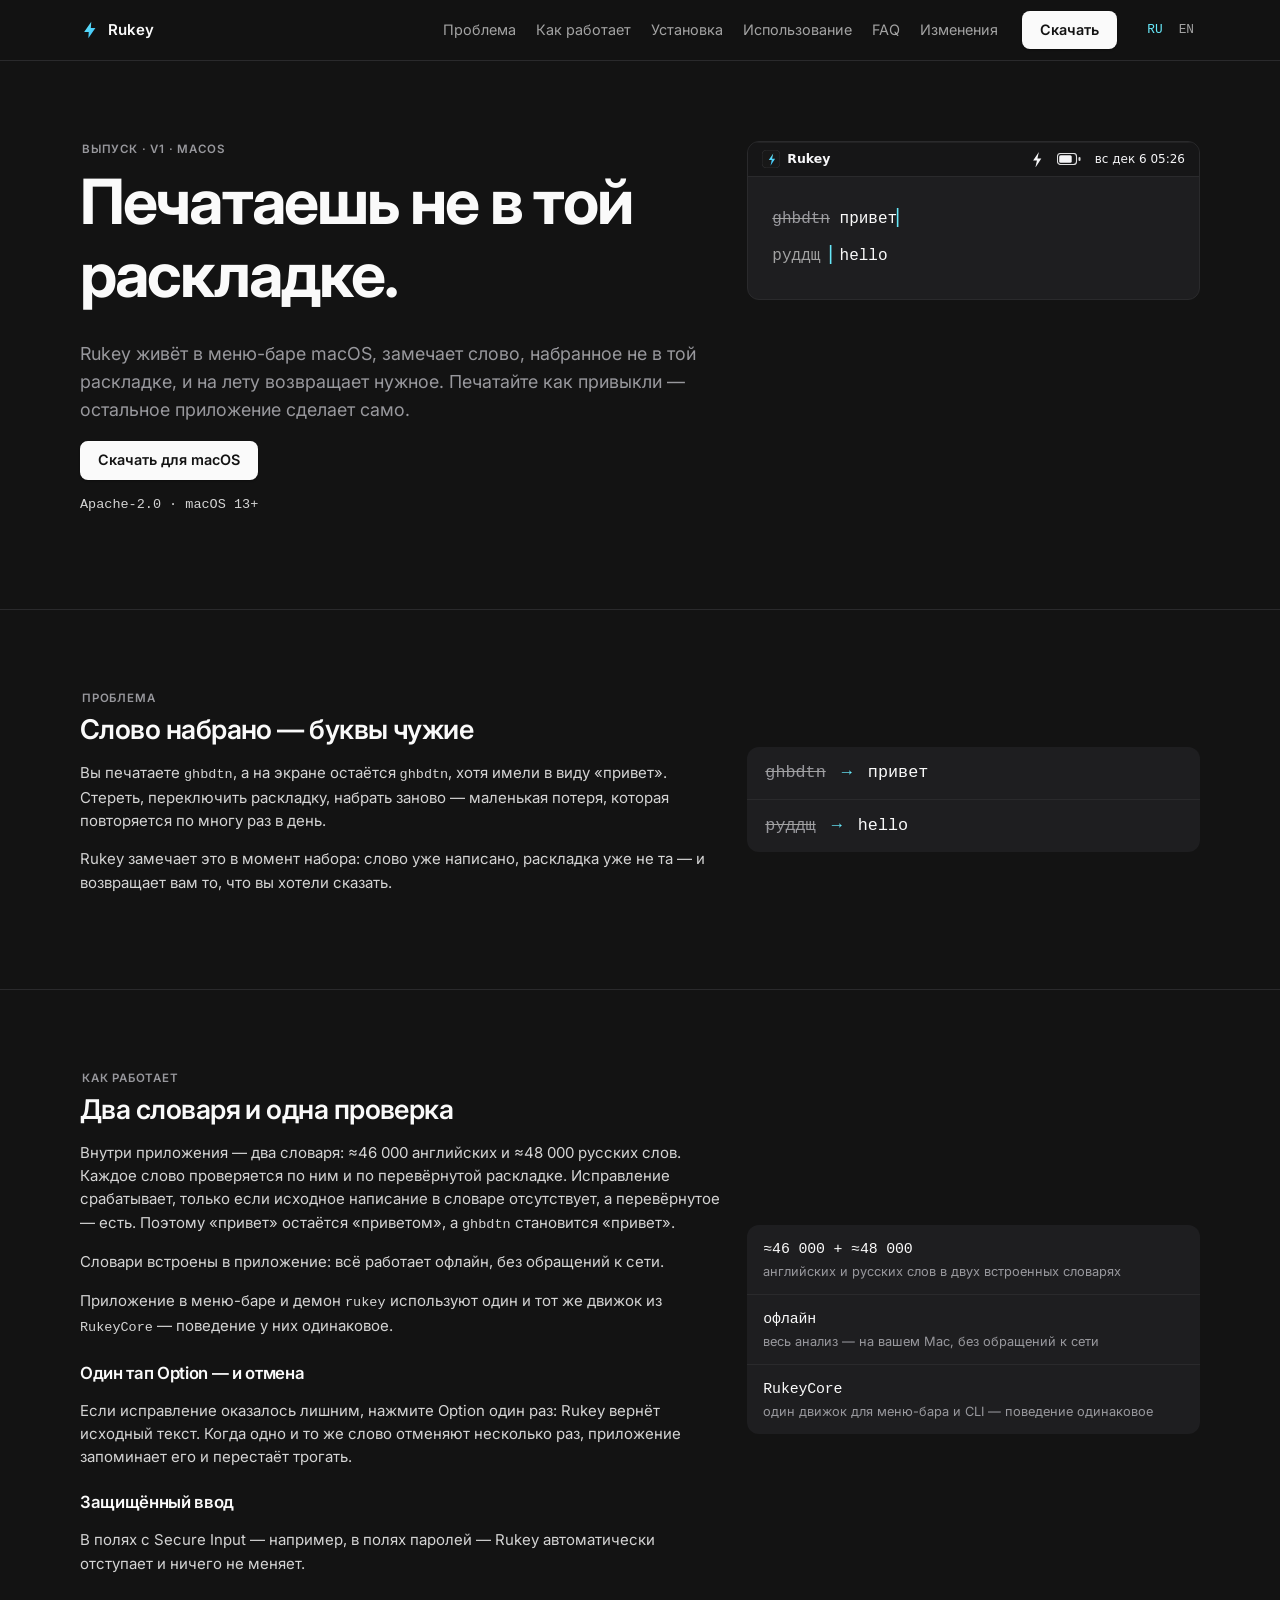
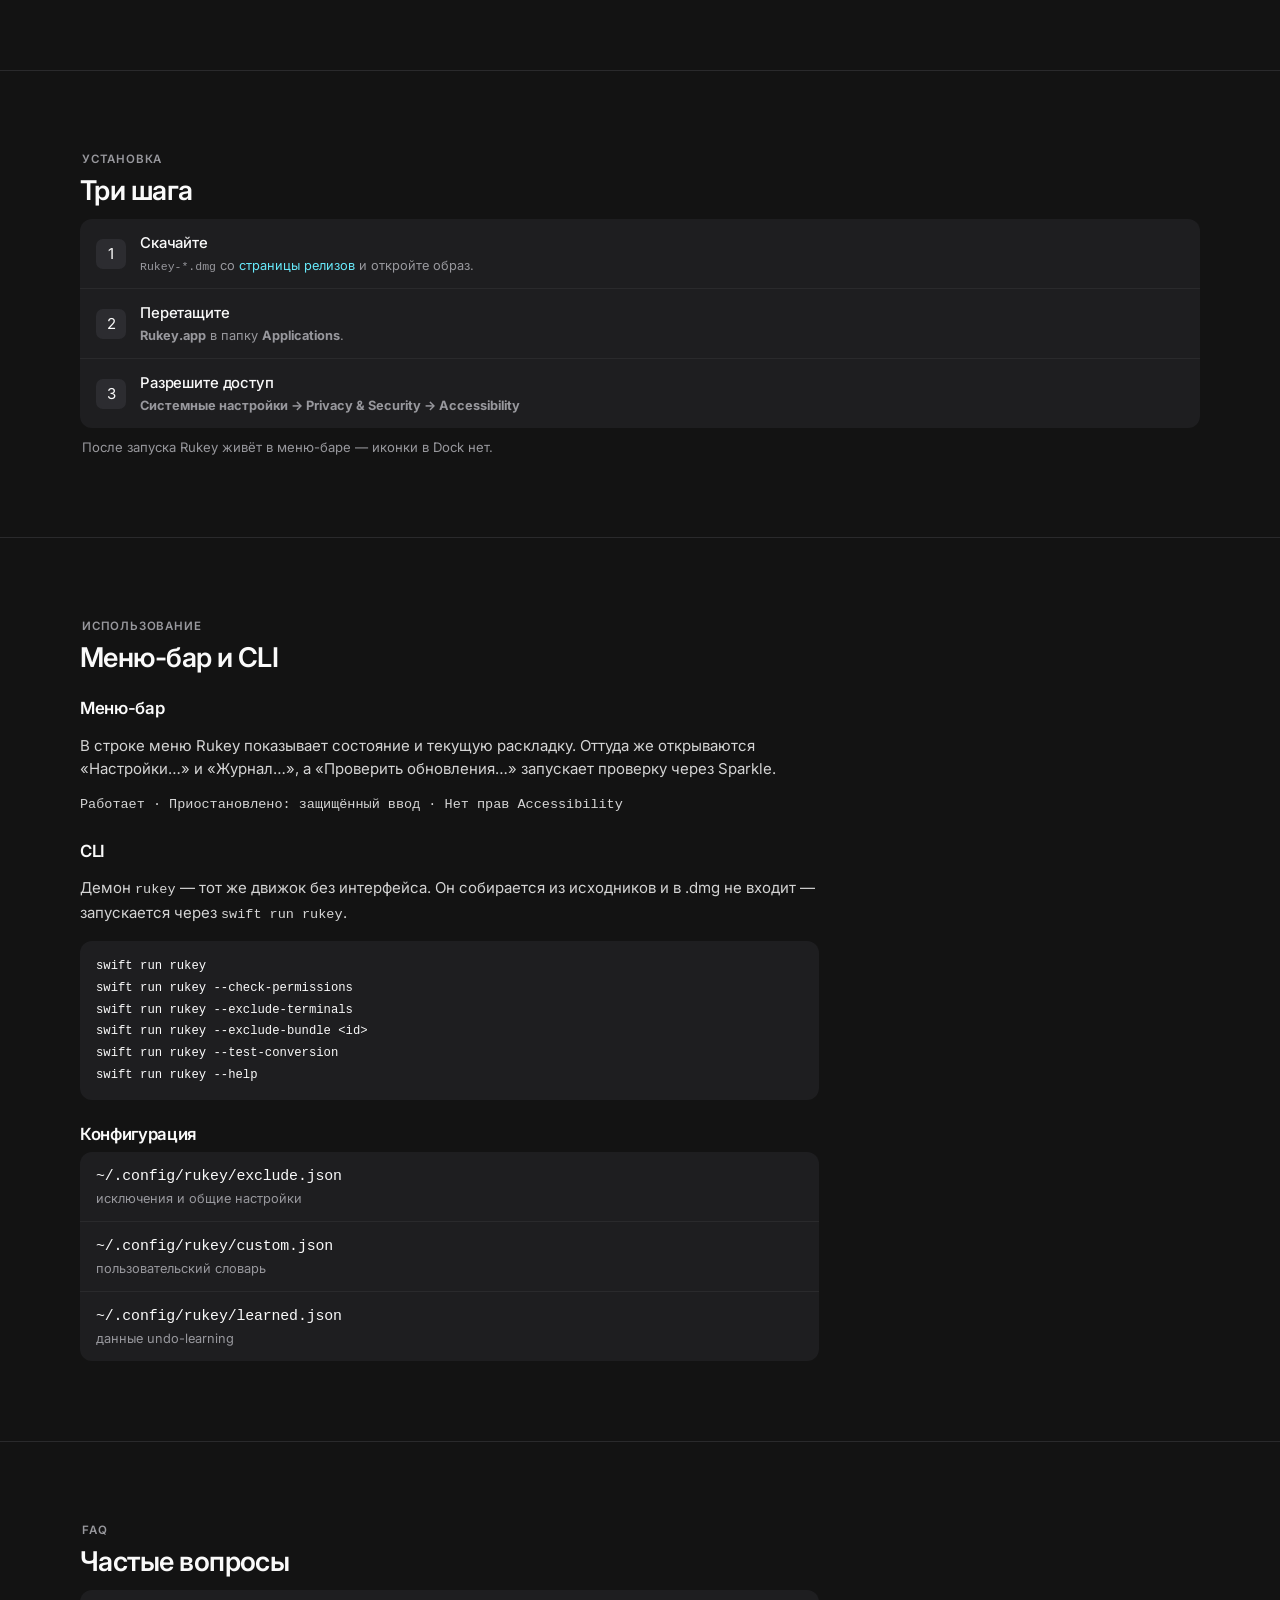
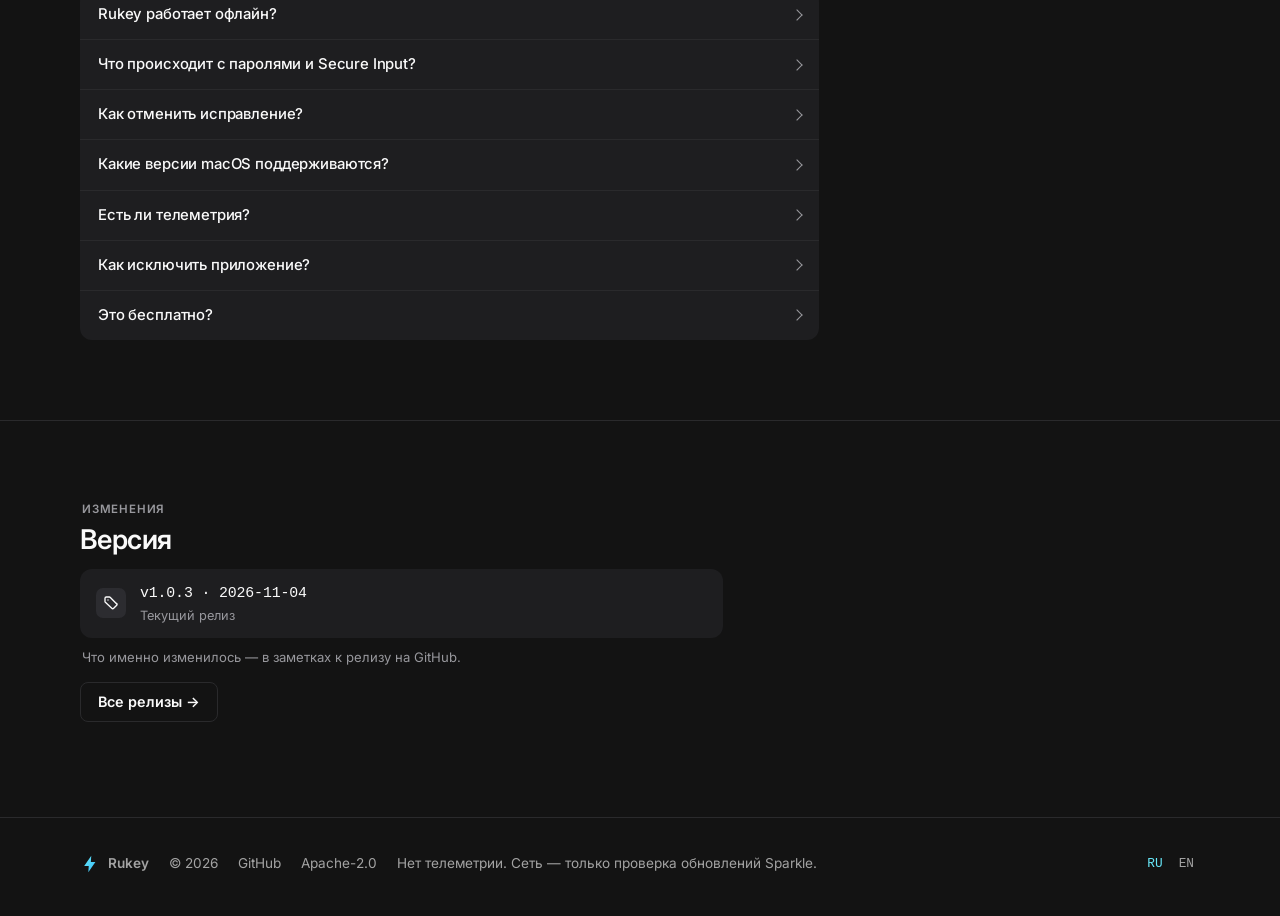
==== commit 399a5e3a: "site: finish macOS inset redesign — group/row components, real UI strings Rebuild the unfinished ins" ====
--- a/docs/index.html
+++ b/docs/index.html
@@ -9,6 +9,7 @@
   <link rel="icon" href="favicon.svg" type="image/svg+xml">
   <link rel="alternate" hreflang="ru" href="https://romafka28.github.io/rukey/">
   <link rel="alternate" hreflang="en" href="https://romafka28.github.io/rukey/en/">
+  <link rel="alternate" hreflang="x-default" href="https://romafka28.github.io/rukey/">
 
   <meta property="og:type" content="website">
   <meta property="og:site_name" content="Rukey">
@@ -24,7 +25,7 @@
 
   <link rel="preconnect" href="https://fonts.googleapis.com">
   <link rel="preconnect" href="https://fonts.gstatic.com" crossorigin>
-  <link rel="stylesheet" href="https://fonts.googleapis.com/css2?family=Inter:wght@400;600&amp;family=Lora:ital,wght@0,400;0,500;1,400;1,500&amp;display=swap">
+  <link rel="stylesheet" href="https://fonts.googleapis.com/css2?family=Inter:wght@400;500;600;700&amp;display=swap">
   <link rel="stylesheet" href="site.css">
 </head>
 <body>
@@ -65,7 +66,7 @@
       <div class="container">
         <div class="grid">
           <div class="col-7">
-            <span class="kicker">Выпуск · V1 · macOS</span>
+            <span class="group-label">Выпуск · V1 · macOS</span>
             <h1 class="display">Печатаешь не в той раскладке.</h1>
             <p class="lede">Rukey живёт в меню-баре macOS, замечает слово, набранное не в той раскладке, и на лету возвращает нужное. Печатайте как привыкли — остальное приложение сделает само.</p>
             <p><a class="btn" href="https://github.com/RomaFka28/rukey/releases/latest">Скачать для macOS</a></p>
@@ -81,7 +82,7 @@
                 <span class="menubar-status">
                   <svg width="14" height="15" viewBox="76 28 74 192"><path d="M150 28L76 136h49l-20 92 76-116h-50z" fill="#f5f5f7"/></svg>
                   <svg width="24" height="12" viewBox="0 0 24 12"><rect x=".5" y=".5" width="19" height="11" rx="3" fill="none" stroke="#f5f5f7" stroke-opacity=".9" stroke-width="1.1"/><rect x="2.2" y="2.2" width="12.5" height="7.6" rx="1.5" fill="#f5f5f7"/><rect x="21.5" y="4" width="2" height="4" rx="1" fill="#f5f5f7" fill-opacity=".9"/></svg>
-                  <time class="menubar-clock" id="menubar-clock">Mon Nov 9 09:00</time>
+                  <span class="menubar-clock" id="menubar-clock">Пн 9 ноя 09:00</span>
                 </span>
               </div>
               <div class="demo" aria-hidden="true">
@@ -98,13 +99,13 @@
       <div class="container">
         <div class="grid">
           <div class="col-7">
-            <span class="kicker">ПРОБЛЕМА</span>
+            <span class="group-label">ПРОБЛЕМА</span>
             <h2>Слово набрано — буквы чужие</h2>
             <p>Вы печатаете <code>ghbdtn</code>, а на экране остаётся <code>ghbdtn</code>, хотя имели в виду «привет». Стереть, переключить раскладку, набрать заново — маленькая потеря, которая повторяется по многу раз в день.</p>
             <p>Rukey замечает это в момент набора: слово уже написано, раскладка уже не та — и возвращает вам то, что вы хотели сказать.</p>
           </div>
           <div class="col-5 rail">
-            <div class="transform-card" aria-hidden="true">
+            <div class="group" aria-hidden="true">
               <span class="transform-row"><span class="wrong">ghbdtn</span><span class="t-arrow">→</span><span class="right">привет</span></span>
               <span class="transform-row"><span class="wrong">руддщ</span><span class="t-arrow">→</span><span class="right">hello</span></span>
             </div>
@@ -117,7 +118,7 @@
       <div class="container">
         <div class="grid">
           <div class="col-7">
-            <span class="kicker">КАК РАБОТАЕТ</span>
+            <span class="group-label">КАК РАБОТАЕТ</span>
             <h2>Два словаря и одна проверка</h2>
             <p>Внутри приложения — два словаря: ≈46 000 английских и ≈48 000 русских слов. Каждое слово проверяется по ним и по перевёрнутой раскладке. Исправление срабатывает, только если исходное написание в словаре отсутствует, а перевёрнутое — есть. Поэтому «привет» остаётся «приветом», а <code>ghbdtn</code> становится «привет».</p>
             <p>Словари встроены в приложение: всё работает офлайн, без обращений к сети.</p>
@@ -125,13 +126,13 @@
             <h3>Один тап Option — и отмена</h3>
             <p>Если исправление оказалось лишним, нажмите Option один раз: Rukey вернёт исходный текст. Когда одно и то же слово отменяют несколько раз, приложение запоминает его и перестаёт трогать.</p>
             <h3>Защищённый ввод</h3>
-            <p>В полях с Secure Input — паролях, платёжных формах — Rukey автоматически отступает и ничего не меняет.</p>
+            <p>В полях с Secure Input — например, в полях паролей — Rukey автоматически отступает и ничего не меняет.</p>
           </div>
           <div class="col-5 rail">
-            <div class="facts">
-              <div class="fact"><span class="fact-k">≈46 000 + ≈48 000</span><span class="fact-v">английских и русских слов в двух встроенных словарях</span></div>
-              <div class="fact"><span class="fact-k">офлайн</span><span class="fact-v">весь анализ — на вашем Mac, без обращений к сети</span></div>
-              <div class="fact"><span class="fact-k">RukeyCore</span><span class="fact-v">один движок для меню-бара и CLI — поведение одинаковое</span></div>
+            <div class="group">
+              <div class="row"><div class="row-body"><span class="row-title mono">≈46 000 + ≈48 000</span><span class="row-detail">английских и русских слов в двух встроенных словарях</span></div></div>
+              <div class="row"><div class="row-body"><span class="row-title mono">офлайн</span><span class="row-detail">весь анализ — на вашем Mac, без обращений к сети</span></div></div>
+              <div class="row"><div class="row-body"><span class="row-title mono">RukeyCore</span><span class="row-detail">один движок для меню-бара и CLI — поведение одинаковое</span></div></div>
             </div>
           </div>
         </div>
@@ -142,14 +143,14 @@
       <div class="container">
         <div class="grid">
           <div class="col-full">
-            <span class="kicker">УСТАНОВКА</span>
+            <span class="group-label">УСТАНОВКА</span>
             <h2>Три шага</h2>
-            <ol class="steps">
-              <li><span class="step-n">01</span><h3>Скачайте</h3><p><code>Rukey-*.dmg</code> со <a href="https://github.com/RomaFka28/rukey/releases/latest">страницы релизов</a> и откройте образ.</p></li>
-              <li><span class="step-n">02</span><h3>Перетащите</h3><p><strong>Rukey.app</strong> в папку <strong>Applications</strong>.</p></li>
-              <li><span class="step-n">03</span><h3>Разрешите доступ</h3><p><strong>Системные настройки → Privacy &amp; Security → Accessibility</strong></p></li>
-            </ol>
-            <p class="note">После запуска Rukey живёт в меню-баре — иконки в Dock нет.</p>
+            <div class="group">
+              <div class="row"><span class="row-glyph">1</span><div class="row-body"><span class="row-title">Скачайте</span><span class="row-detail"><code>Rukey-*.dmg</code> со <a href="https://github.com/RomaFka28/rukey/releases/latest">страницы релизов</a> и откройте образ.</span></div></div>
+              <div class="row"><span class="row-glyph">2</span><div class="row-body"><span class="row-title">Перетащите</span><span class="row-detail"><strong>Rukey.app</strong> в папку <strong>Applications</strong>.</span></div></div>
+              <div class="row"><span class="row-glyph">3</span><div class="row-body"><span class="row-title">Разрешите доступ</span><span class="row-detail"><strong>Системные настройки → Privacy &amp; Security → Accessibility</strong></span></div></div>
+            </div>
+            <p class="group-foot">После запуска Rukey живёт в меню-баре — иконки в Dock нет.</p>
           </div>
         </div>
       </div>
@@ -159,25 +160,25 @@
       <div class="container">
         <div class="grid">
           <div class="col-8">
-            <span class="kicker">ИСПОЛЬЗОВАНИЕ</span>
+            <span class="group-label">ИСПОЛЬЗОВАНИЕ</span>
             <h2>Меню-бар и CLI</h2>
             <h3>Меню-бар</h3>
             <p>В строке меню Rukey показывает состояние и текущую раскладку. Оттуда же открываются «Настройки…» и «Журнал…», а «Проверить обновления…» запускает проверку через Sparkle.</p>
             <p class="mono">Работает · Приостановлено: защищённый ввод · Нет прав Accessibility</p>
             <h3>CLI</h3>
-            <p>Демон <code>rukey</code> — тот же движок без интерфейса.</p>
-            <pre class="code-panel"><code>rukey
-rukey --check-permissions
-rukey --exclude-terminals
-rukey --exclude-bundle &lt;id&gt;
-rukey --test-conversion
-rukey --help</code></pre>
+            <p>Демон <code>rukey</code> — тот же движок без интерфейса. Он собирается из исходников и в .dmg не входит — запускается через <code>swift run rukey</code>.</p>
+            <pre class="code-panel"><code>swift run rukey
+swift run rukey --check-permissions
+swift run rukey --exclude-terminals
+swift run rukey --exclude-bundle &lt;id&gt;
+swift run rukey --test-conversion
+swift run rukey --help</code></pre>
             <h3>Конфигурация</h3>
-            <ul>
-              <li><code>~/.config/rukey/exclude.json</code> — исключения и общие настройки</li>
-              <li><code>~/.config/rukey/custom.json</code> — пользовательский словарь</li>
-              <li><code>~/.config/rukey/learned.json</code> — данные undo-learning</li>
-            </ul>
+            <div class="group">
+              <div class="row"><div class="row-body"><span class="row-title mono">~/.config/rukey/exclude.json</span><span class="row-detail">исключения и общие настройки</span></div></div>
+              <div class="row"><div class="row-body"><span class="row-title mono">~/.config/rukey/custom.json</span><span class="row-detail">пользовательский словарь</span></div></div>
+              <div class="row"><div class="row-body"><span class="row-title mono">~/.config/rukey/learned.json</span><span class="row-detail">данные undo-learning</span></div></div>
+            </div>
           </div>
         </div>
       </div>
@@ -186,9 +187,10 @@
     <section class="section" id="faq">
       <div class="container">
         <div class="grid">
-          <div class="col-8 faq">
-            <span class="kicker">FAQ</span>
+          <div class="col-8">
+            <span class="group-label">FAQ</span>
             <h2>Частые вопросы</h2>
+            <div class="group faq">
             <details>
               <summary>Rukey работает офлайн?</summary>
               <p>Да. Оба словаря встроены в приложение, и вся обработка идёт на вашем Mac. Интернет нужен только для проверки обновлений.</p>
@@ -217,6 +219,7 @@
               <summary>Это бесплатно?</summary>
               <p>Да. Rukey распространяется на условиях Apache-2.0, исходный код открыт <a href="https://github.com/RomaFka28/rukey">на GitHub</a>.</p>
             </details>
+            </div>
           </div>
         </div>
       </div>
@@ -226,10 +229,12 @@
       <div class="container">
         <div class="grid">
           <div class="col-7">
-            <span class="kicker">ИЗМЕНЕНИЯ</span>
+            <span class="group-label">ИЗМЕНЕНИЯ</span>
             <h2>Версия</h2>
-            <p><span class="version-badge" id="release">v1.0.3 · 2026-11-04</span></p>
-            <p>Текущий релиз. Что именно изменилось — в заметках к релизу на GitHub.</p>
+            <div class="group">
+              <div class="row"><span class="row-glyph"><svg width="16" height="16" viewBox="0 0 24 24" fill="none" stroke="currentColor" stroke-width="2" stroke-linecap="round" stroke-linejoin="round" aria-hidden="true"><path d="M20.59 13.41 11 3.83A2 2 0 0 0 9.59 3H5a2 2 0 0 0-2 2v4.59a2 2 0 0 0 .59 1.41L13.17 20a2 2 0 0 0 2.83 0l4.59-4.59a2 2 0 0 0 0-2.83z"/><circle cx="7.5" cy="7.5" r="1" fill="currentColor" stroke="none"/></svg></span><div class="row-body"><span class="row-title mono" id="release">v1.0.3 · 2026-11-04</span><span class="row-detail">Текущий релиз</span></div></div>
+            </div>
+            <p class="group-foot">Что именно изменилось — в заметках к релизу на GitHub.</p>
             <p><a class="btn-ghost" href="https://github.com/RomaFka28/rukey/releases">Все релизы →</a></p>
           </div>
         </div>
--- a/docs/site.css
+++ b/docs/site.css
@@ -4,16 +4,17 @@
 
 :root {
   --bg: #131313;
-  --panel: #181818;
-  --border: #262626;
+  --group: #1e1e20;          /* macOS inset group on dark */
+  --group-hover: #232327;
+  --group-sep: #2a2a2c;
+  --glyph: #2c2c30;
   --text: #fafafa;
   --body: #d4d4d4;
   --muted: #a3a3a3;
-  --faint: #737373;
+  --secondary: #98989d;      /* macOS secondary label */
   --accent: #67e8f9;
   --gradient: linear-gradient(135deg, #67e8f9, #38bdf8); /* only inside the logo bolt — never for text or backgrounds */
-  --font-serif: "Lora", Georgia, serif;
-  --font-sans: "Inter", -apple-system, "Segoe UI", sans-serif;
+  --font-sans: -apple-system, BlinkMacSystemFont, "SF Pro Text", "Inter", "Segoe UI", sans-serif;
   --font-mono: ui-monospace, Menlo, monospace;
 }
 
@@ -27,35 +28,35 @@
   background: var(--bg);
   color: var(--body);
   font-family: var(--font-sans);
-  font-size: 16px;
-  line-height: 1.6;
+  font-size: 15px;
+  line-height: 1.55;
   -webkit-font-smoothing: antialiased;
 }
 
 h1, h2, h3 {
   color: var(--text);
-  font-family: var(--font-serif);
-  font-weight: 400;
-  line-height: 1.15;
-  margin: 0 0 .5em;
+  font-family: var(--font-sans);
+  font-weight: 600;
+  line-height: 1.18;
+  letter-spacing: -0.02em;
+  margin: 0 0 .45em;
 }
 
 h2 {
-  font-size: 1.85rem;
-  letter-spacing: -0.01em;
+  font-size: 1.7rem;
 }
 
 h3 {
-  font-style: italic;
-  font-size: 1.2rem;
-  margin-top: 1.3em;
+  font-size: 1.05rem;
+  font-weight: 600;
+  margin-top: 1.5em;
 }
 
 .display {
-  font-family: var(--font-serif);
-  font-weight: 400;
-  font-size: clamp(2.4rem, 6vw, 4rem);
-  letter-spacing: -0.02em;
+  font-family: var(--font-sans);
+  font-weight: 700;
+  font-size: clamp(2.3rem, 5.6vw, 3.9rem);
+  letter-spacing: -0.03em;
 }
 
 a {
@@ -94,31 +95,32 @@
 
 .col-7 { grid-column: span 7; }
 .col-5 { grid-column: span 5; }
+.col-8 { grid-column: span 8; }
+.col-full { grid-column: 1 / -1; }
 
 .section {
   padding: 80px 0;
-  border-bottom: 1px solid var(--border);
+  border-bottom: 1px solid var(--group-sep);
   scroll-margin-top: 72px;
 }
 
-.section:last-of-type,
-.section.no-border {
+.section:last-of-type {
   border-bottom: 0;
 }
 
-.kicker {
+.group-label {
   display: block;
-  color: var(--accent);
-  font-family: var(--font-mono);
-  font-size: .8rem;
+  color: var(--secondary);
+  font-size: .72rem;
+  font-weight: 600;
   text-transform: uppercase;
-  letter-spacing: .14em;
-  margin-bottom: 16px;
+  letter-spacing: .07em;
+  margin: 0 0 6px 2px;
 }
 
 .lede {
-  font-size: 1.2rem;
-  color: var(--muted);
+  font-size: 1.12rem;
+  color: var(--secondary);
   max-width: 44rem;
 }
 
@@ -129,7 +131,7 @@
   top: 0;
   z-index: 10;
   background: rgba(19, 19, 19, .92);
-  border-bottom: 1px solid var(--border);
+  border-bottom: 1px solid var(--group-sep);
   backdrop-filter: blur(8px);
 }
 
@@ -164,6 +166,7 @@
 
 .nav-links a {
   color: var(--muted);
+  white-space: nowrap;
 }
 
 .nav-links a:hover {
@@ -188,8 +191,7 @@
   text-decoration: none;
 }
 
-.nav-lang a[aria-current="true"],
-.nav-lang .is-active {
+.nav-lang a[aria-current="true"] {
   color: var(--accent);
 }
 
@@ -198,8 +200,9 @@
 .btn {
   display: inline-block;
   cursor: pointer;
-  padding: 10px 18px;
-  border-radius: 6px;
+  padding: 9px 18px;
+  border-radius: 8px;
+  box-shadow: 0 1px 2px rgba(0, 0, 0, .35), inset 0 1px 0 rgba(255, 255, 255, .25);
   background: var(--text);
   color: var(--bg);
   font-family: var(--font-sans);
@@ -218,8 +221,8 @@
   display: inline-block;
   cursor: pointer;
   padding: 9px 17px;
-  border: 1px solid var(--border);
-  border-radius: 6px;
+  border: 1px solid var(--group-sep);
+  border-radius: 8px;
   color: var(--text);
   font-family: var(--font-sans);
   font-size: .9rem;
@@ -236,9 +239,7 @@
 /* Demo block (task 4) ---------------------------------------------------- */
 
 .demo {
-  background: var(--panel);
-  border: 1px solid var(--border);
-  border-radius: 10px;
+  background: transparent;
   padding: 24px;
   font-family: var(--font-mono);
   font-size: 1rem;
@@ -256,12 +257,11 @@
 }
 
 .demo-word.is-struck {
-  color: var(--faint);
+  color: var(--secondary);
   text-decoration: line-through;
   text-decoration-color: var(--muted);
 }
 
-.demo-word.is-fixed,
 .demo-result {
   color: var(--text);
 }
@@ -277,46 +277,62 @@
   50% { opacity: 0; }
 }
 
-/* FAQ -------------------------------------------------------------------- */
-
-.faq details {
-  border-bottom: 1px solid var(--border);
+/* FAQ: macOS settings disclosure list ------------------------------------- */
+
+.faq details + details {
+  border-top: 1px solid var(--group-sep);
 }
 
 .faq summary {
   cursor: pointer;
   list-style: none;
-  padding: 16px 0;
-  color: var(--text);
-  font-size: 1.05rem;
+  display: flex;
+  justify-content: space-between;
+  align-items: center;
+  gap: 16px;
+  padding: 13px 18px;
+  color: var(--text);
+  font-size: .93rem;
+  font-weight: 500;
+  letter-spacing: -0.01em;
+  transition: background 150ms ease;
+}
+
+.faq summary:hover {
+  background: var(--group-hover);
 }
 
 .faq summary::-webkit-details-marker {
   display: none;
 }
 
-.faq summary::before {
-  content: "+";
-  display: inline-block;
-  width: 1.2em;
-  color: var(--accent);
-  font-family: var(--font-mono);
-}
-
-.faq details[open] summary::before {
-  content: "–";
+.faq summary::after {
+  content: "";
+  flex: none;
+  width: 7px;
+  height: 7px;
+  border-top: 1.5px solid var(--secondary);
+  border-right: 1.5px solid var(--secondary);
+  transform: rotate(45deg);
+  transition: transform 200ms ease;
+}
+
+.faq details[open] summary::after {
+  transform: rotate(135deg);
 }
 
 .faq details p {
-  margin: 0 0 16px;
-  padding-left: 1.2em;
-  color: var(--muted);
+  margin: 0;
+  padding: 0 18px 13px;
+  color: var(--secondary);
+  font-size: .9rem;
+  line-height: 1.5;
 }
 
 /* Footer ----------------------------------------------------------------- */
 
 .footer {
-  border-top: 1px solid var(--border);
+  border-top: 1px solid var(--group-sep);
   padding: 32px 0 48px;
   color: var(--muted);
   font-size: .85rem;
@@ -350,8 +366,7 @@
 
   .demo-caret,
   .btn,
-  .btn-ghost,
-  .btn-ghost:hover {
+  .btn-ghost {
     animation: none;
     transition: none;
   }
@@ -364,6 +379,7 @@
 
   .demo-word {
     animation: none !important;
+    transition: none !important;
   }
 }
 
@@ -384,13 +400,8 @@
     padding: 56px 0;
   }
 
-  .col-8,
-  .col-full {
+  .col-8 {
     grid-column: 1 / -1;
-  }
-
-  .steps {
-    grid-template-columns: 1fr;
   }
 
   /* Keep primary nav reachable on phones: scrollable one-liner, no scrollbar. */
@@ -424,16 +435,10 @@
 
 /* Hero "macOS screen": menu bar + demo, one unified panel. */
 .screen {
-  background: var(--panel);
-  border: 1px solid var(--border);
-  border-radius: 10px;
+  background: var(--group);
+  border: 1px solid var(--group-sep);
+  border-radius: 12px;
   overflow: hidden;
-}
-
-.screen .demo {
-  background: transparent;
-  border: 0;
-  border-radius: 0;
 }
 
 .menubar {
@@ -480,127 +485,109 @@
   .menubar-status { gap: 10px; }
 }
 
-/* Composition components --------------------------------------------------- */
-
-.col-8 { grid-column: span 8; }
-.col-full { grid-column: 1 / -1; }
+/* Composition: macOS inset groups ----------------------------------------- */
+
 .rail { align-self: center; }
 
-.transform-card {
-  background: var(--panel);
-  border: 1px solid var(--border);
+.group {
+  background: var(--group);
   border-radius: 12px;
-  padding: 26px 24px;
-  display: flex;
-  flex-direction: column;
-  gap: 18px;
+  overflow: hidden;
+}
+
+.row {
+  display: flex;
+  align-items: center;
+  gap: 14px;
+  padding: 13px 16px;
+  text-decoration: none;
+}
+
+.row + .row {
+  border-top: 1px solid var(--group-sep);
+}
+
+.row-glyph {
+  width: 30px;
+  height: 30px;
+  border-radius: 7px;
+  background: var(--glyph);
+  display: flex;
+  align-items: center;
+  justify-content: center;
+  flex: none;
+  color: var(--text);
+}
+
+.row-body {
+  min-width: 0;
+}
+
+.row-title {
+  display: block;
+  color: var(--text);
+  font-size: .93rem;
+  font-weight: 500;
+  letter-spacing: -0.01em;
+}
+
+.row-title.mono {
   font-family: var(--font-mono);
-  font-size: clamp(1.05rem, 1.5vw, 1.3rem);
-}
-
+  font-weight: 400;
+}
+
+.row-detail {
+  display: block;
+  color: var(--secondary);
+  font-size: .8rem;
+  margin-top: 2px;
+  line-height: 1.4;
+}
+
+.row-detail a {
+  color: var(--accent);
+}
+
+.group-foot {
+  color: var(--secondary);
+  font-size: .82rem;
+  line-height: 1.45;
+  margin: 10px 2px 0;
+}
+
+/* CLI block */
+.code-panel {
+  background: var(--group);
+  border-radius: 12px;
+  padding: 14px 16px;
+  overflow-x: auto;
+  margin: 0 0 1.2em;
+  font-family: var(--font-mono);
+  font-size: .85rem;
+  line-height: 1.6;
+  color: var(--text);
+}
+
+/* Problem section: "on the screen now" group */
 .transform-row {
   display: flex;
   align-items: baseline;
-  gap: 14px;
+  gap: 16px;
   white-space: nowrap;
+  padding: 13px 18px;
+  font-family: var(--font-mono);
+  font-size: 1.05rem;
+}
+
+.transform-row + .transform-row {
+  border-top: 1px solid var(--group-sep);
 }
 
 .transform-row .wrong {
-  color: var(--faint);
+  color: var(--secondary);
   text-decoration: line-through;
   text-decoration-color: var(--muted);
 }
 
 .transform-row .t-arrow { color: var(--accent); }
 .transform-row .right { color: var(--text); }
-
-.facts {
-  display: flex;
-  flex-direction: column;
-  gap: 12px;
-}
-
-.fact {
-  background: var(--panel);
-  border: 1px solid var(--border);
-  border-radius: 12px;
-  padding: 14px 18px;
-}
-
-.fact-k {
-  display: block;
-  font-family: var(--font-mono);
-  color: var(--accent);
-  font-size: .9rem;
-  letter-spacing: .05em;
-  margin-bottom: 4px;
-}
-
-.fact-v {
-  color: var(--muted);
-  font-size: .88rem;
-  line-height: 1.45;
-}
-
-.steps {
-  list-style: none;
-  margin: 26px 0 0;
-  padding: 0;
-  display: grid;
-  grid-template-columns: repeat(3, 1fr);
-  gap: 16px;
-}
-
-.steps li {
-  background: var(--panel);
-  border: 1px solid var(--border);
-  border-radius: 12px;
-  padding: 20px 18px;
-  display: flex;
-  flex-direction: column;
-  gap: 8px;
-}
-
-.step-n {
-  font-family: var(--font-mono);
-  color: var(--accent);
-  font-size: .78rem;
-  letter-spacing: .16em;
-}
-
-.steps h3 {
-  margin: 0;
-  font-size: 1.08rem;
-}
-
-.steps p {
-  margin: 0;
-  color: var(--muted);
-  font-size: .92rem;
-}
-
-.note {
-  color: var(--muted);
-  margin-top: 18px;
-}
-
-.code-panel {
-  background: var(--panel);
-  border: 1px solid var(--border);
-  border-radius: 10px;
-  padding: 14px 16px;
-  overflow-x: auto;
-  font-size: .85rem;
-  color: var(--text);
-}
-
-.version-badge {
-  display: inline-block;
-  font-family: var(--font-mono);
-  border: 1px solid var(--border);
-  background: var(--panel);
-  border-radius: 999px;
-  padding: 6px 16px;
-  color: var(--text);
-  font-size: .92rem;
-}
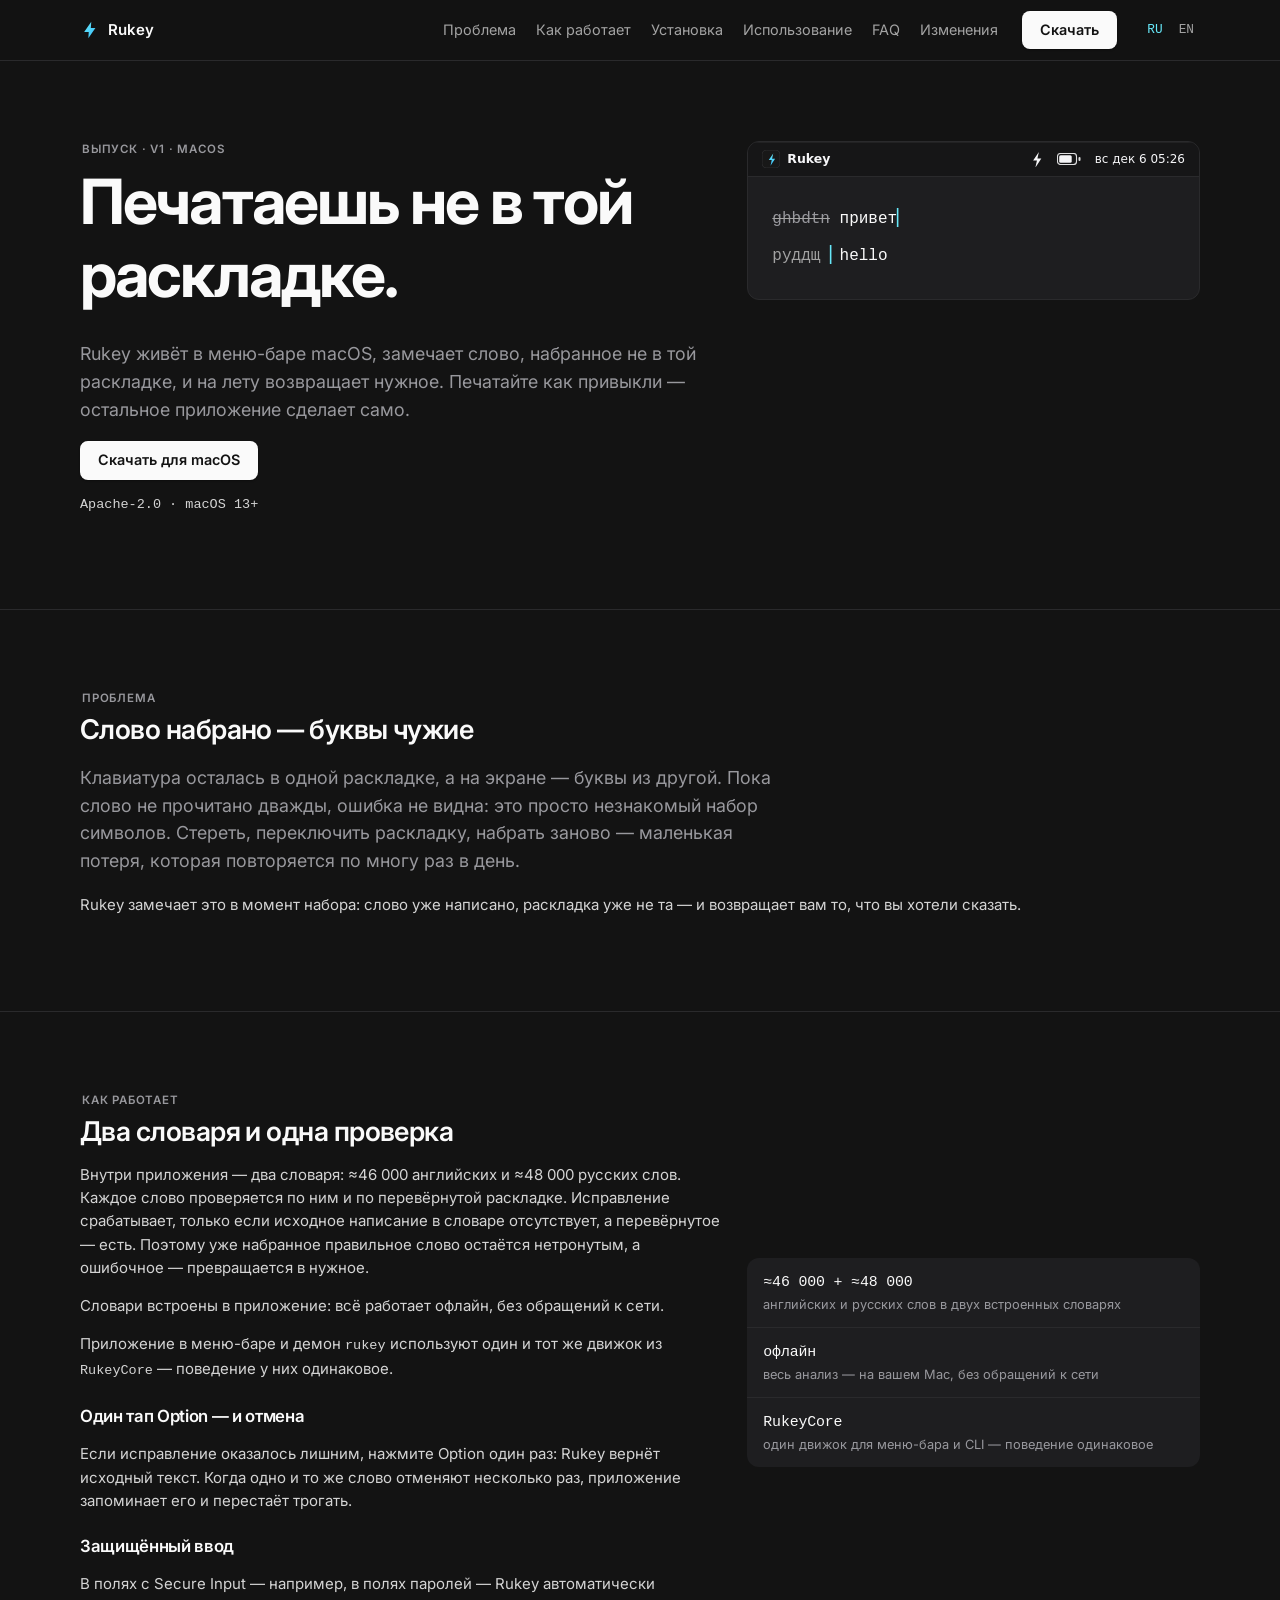
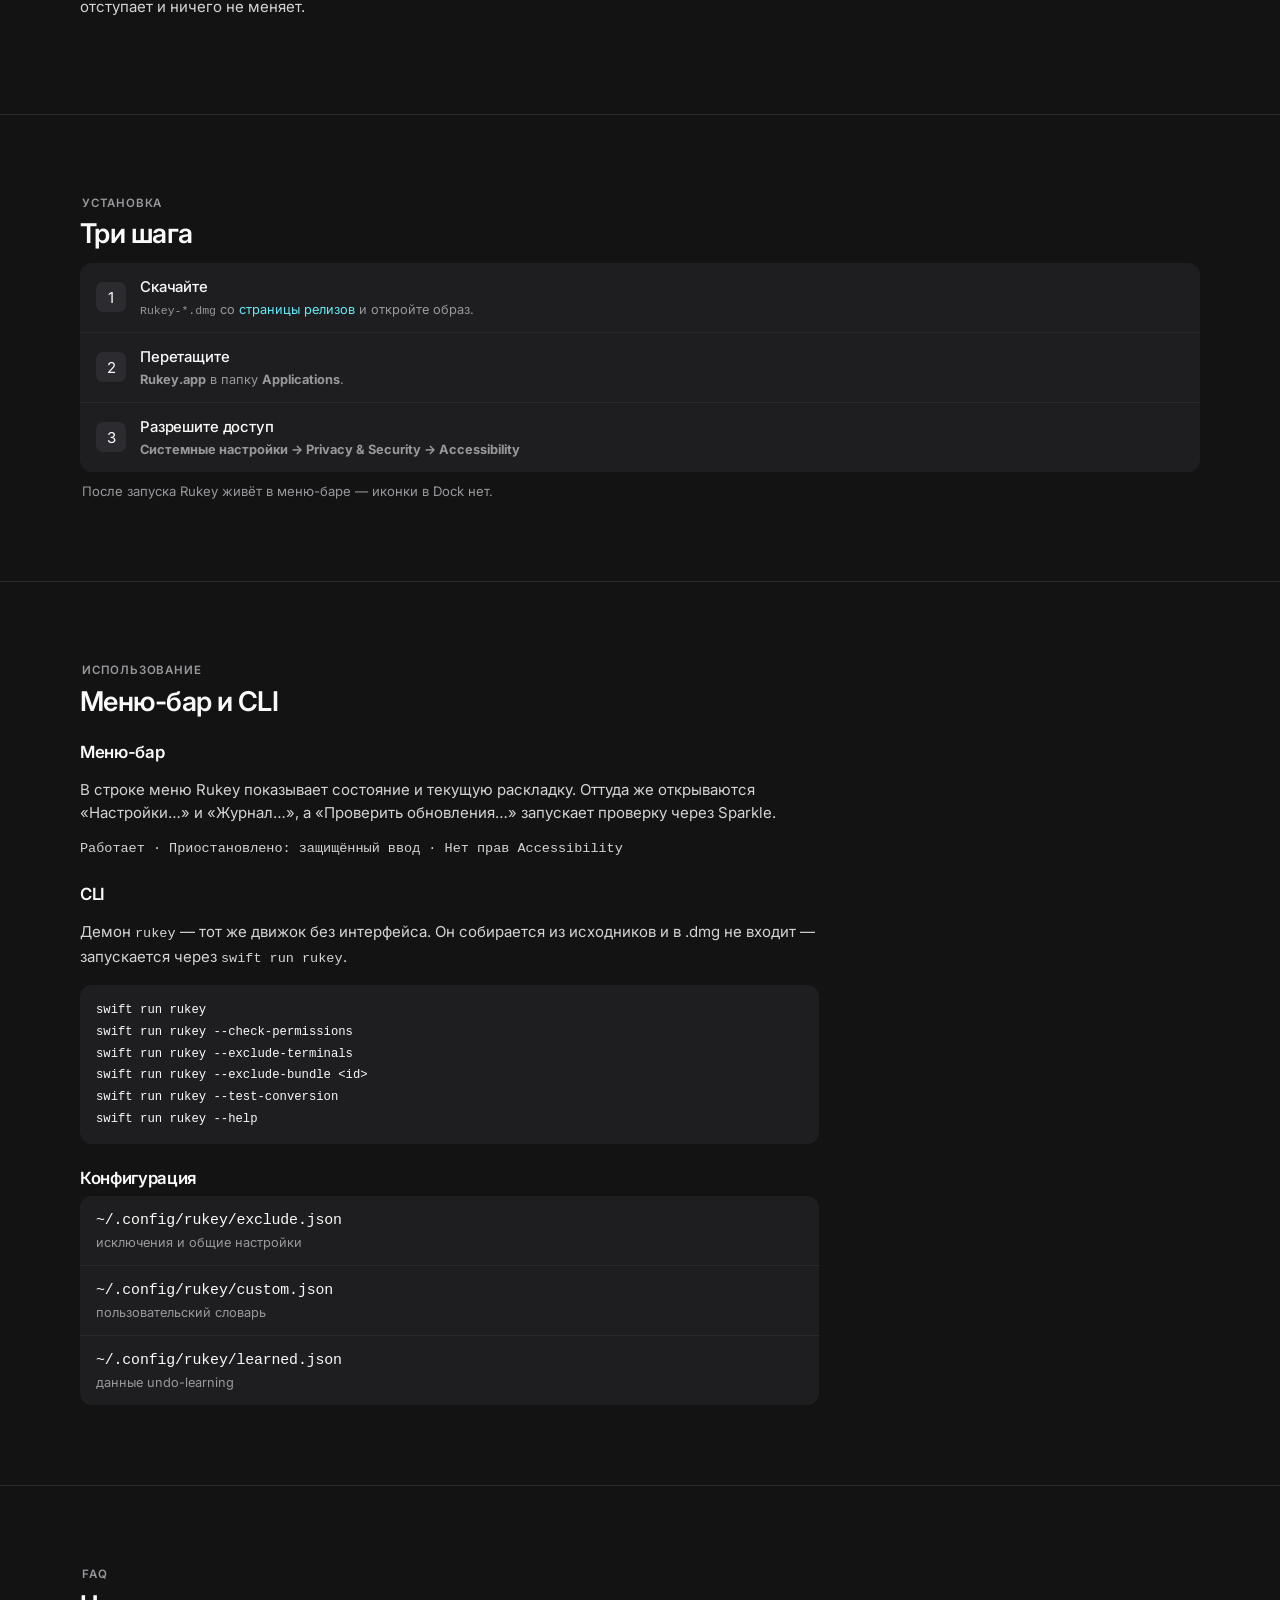
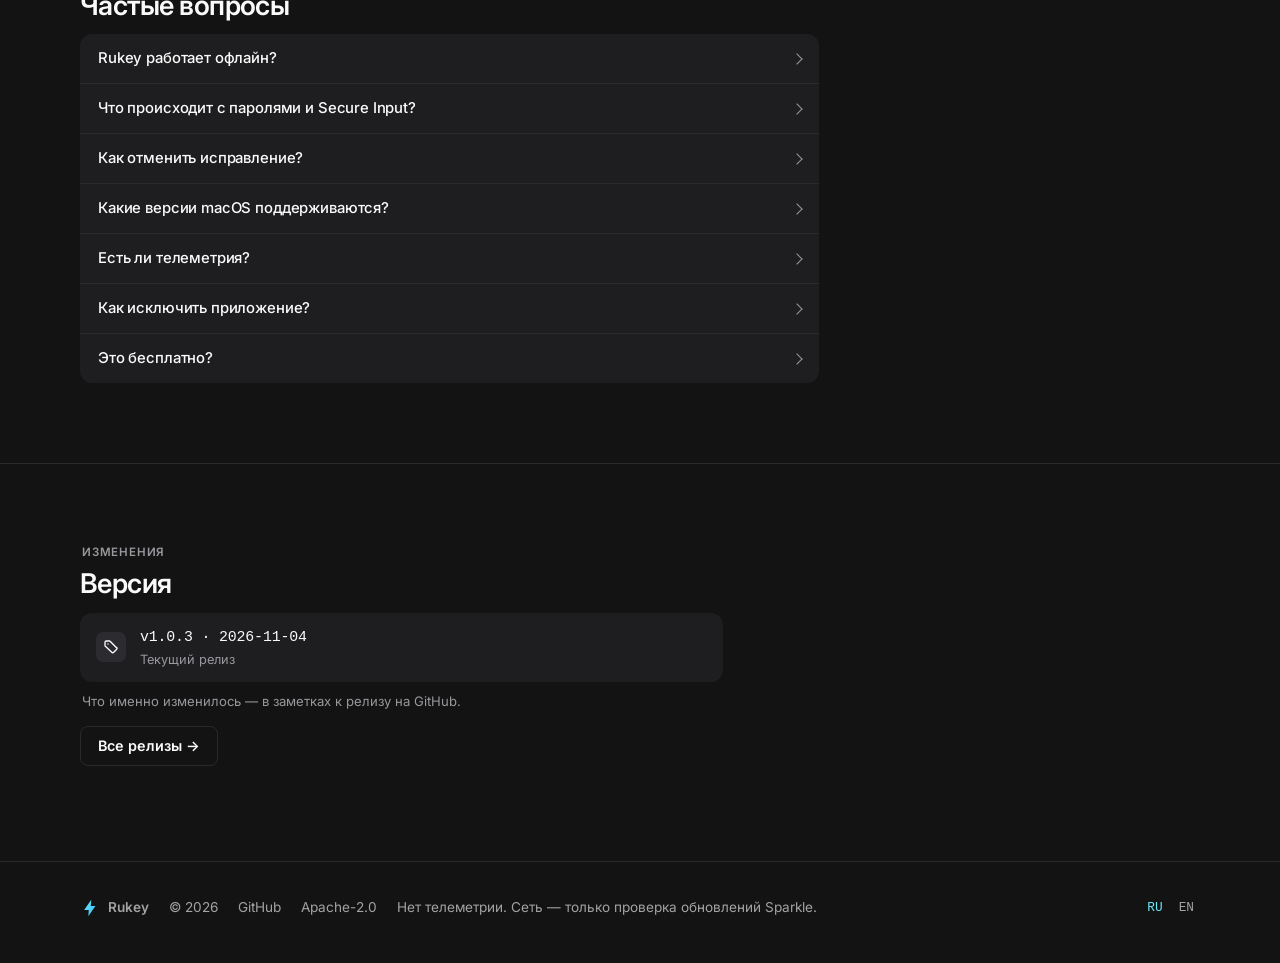
==== commit 1075caf6: "site: examples live in the hero demo only — drop the duplicated pair card The Problem section repeat" ====
--- a/docs/index.html
+++ b/docs/index.html
@@ -98,17 +98,11 @@
     <section class="section" id="problem">
       <div class="container">
         <div class="grid">
-          <div class="col-7">
+          <div class="col-full">
             <span class="group-label">ПРОБЛЕМА</span>
             <h2>Слово набрано — буквы чужие</h2>
-            <p>Вы печатаете <code>ghbdtn</code>, а на экране остаётся <code>ghbdtn</code>, хотя имели в виду «привет». Стереть, переключить раскладку, набрать заново — маленькая потеря, которая повторяется по многу раз в день.</p>
+            <p class="lede">Клавиатура осталась в одной раскладке, а на экране — буквы из другой. Пока слово не прочитано дважды, ошибка не видна: это просто незнакомый набор символов. Стереть, переключить раскладку, набрать заново — маленькая потеря, которая повторяется по многу раз в день.</p>
             <p>Rukey замечает это в момент набора: слово уже написано, раскладка уже не та — и возвращает вам то, что вы хотели сказать.</p>
-          </div>
-          <div class="col-5 rail">
-            <div class="group" aria-hidden="true">
-              <span class="transform-row"><span class="wrong">ghbdtn</span><span class="t-arrow">→</span><span class="right">привет</span></span>
-              <span class="transform-row"><span class="wrong">руддщ</span><span class="t-arrow">→</span><span class="right">hello</span></span>
-            </div>
           </div>
         </div>
       </div>
@@ -120,7 +114,7 @@
           <div class="col-7">
             <span class="group-label">КАК РАБОТАЕТ</span>
             <h2>Два словаря и одна проверка</h2>
-            <p>Внутри приложения — два словаря: ≈46 000 английских и ≈48 000 русских слов. Каждое слово проверяется по ним и по перевёрнутой раскладке. Исправление срабатывает, только если исходное написание в словаре отсутствует, а перевёрнутое — есть. Поэтому «привет» остаётся «приветом», а <code>ghbdtn</code> становится «привет».</p>
+            <p>Внутри приложения — два словаря: ≈46 000 английских и ≈48 000 русских слов. Каждое слово проверяется по ним и по перевёрнутой раскладке. Исправление срабатывает, только если исходное написание в словаре отсутствует, а перевёрнутое — есть. Поэтому уже набранное правильное слово остаётся нетронутым, а ошибочное — превращается в нужное.</p>
             <p>Словари встроены в приложение: всё работает офлайн, без обращений к сети.</p>
             <p>Приложение в меню-баре и демон <code>rukey</code> используют один и тот же движок из <code>RukeyCore</code> — поведение у них одинаковое.</p>
             <h3>Один тап Option — и отмена</h3>
--- a/docs/site.css
+++ b/docs/site.css
@@ -568,26 +568,4 @@
   color: var(--text);
 }
 
-/* Problem section: "on the screen now" group */
-.transform-row {
-  display: flex;
-  align-items: baseline;
-  gap: 16px;
-  white-space: nowrap;
-  padding: 13px 18px;
-  font-family: var(--font-mono);
-  font-size: 1.05rem;
-}
-
-.transform-row + .transform-row {
-  border-top: 1px solid var(--group-sep);
-}
-
-.transform-row .wrong {
-  color: var(--secondary);
-  text-decoration: line-through;
-  text-decoration-color: var(--muted);
-}
-
-.transform-row .t-arrow { color: var(--accent); }
-.transform-row .right { color: var(--text); }
+/* CLI block */
